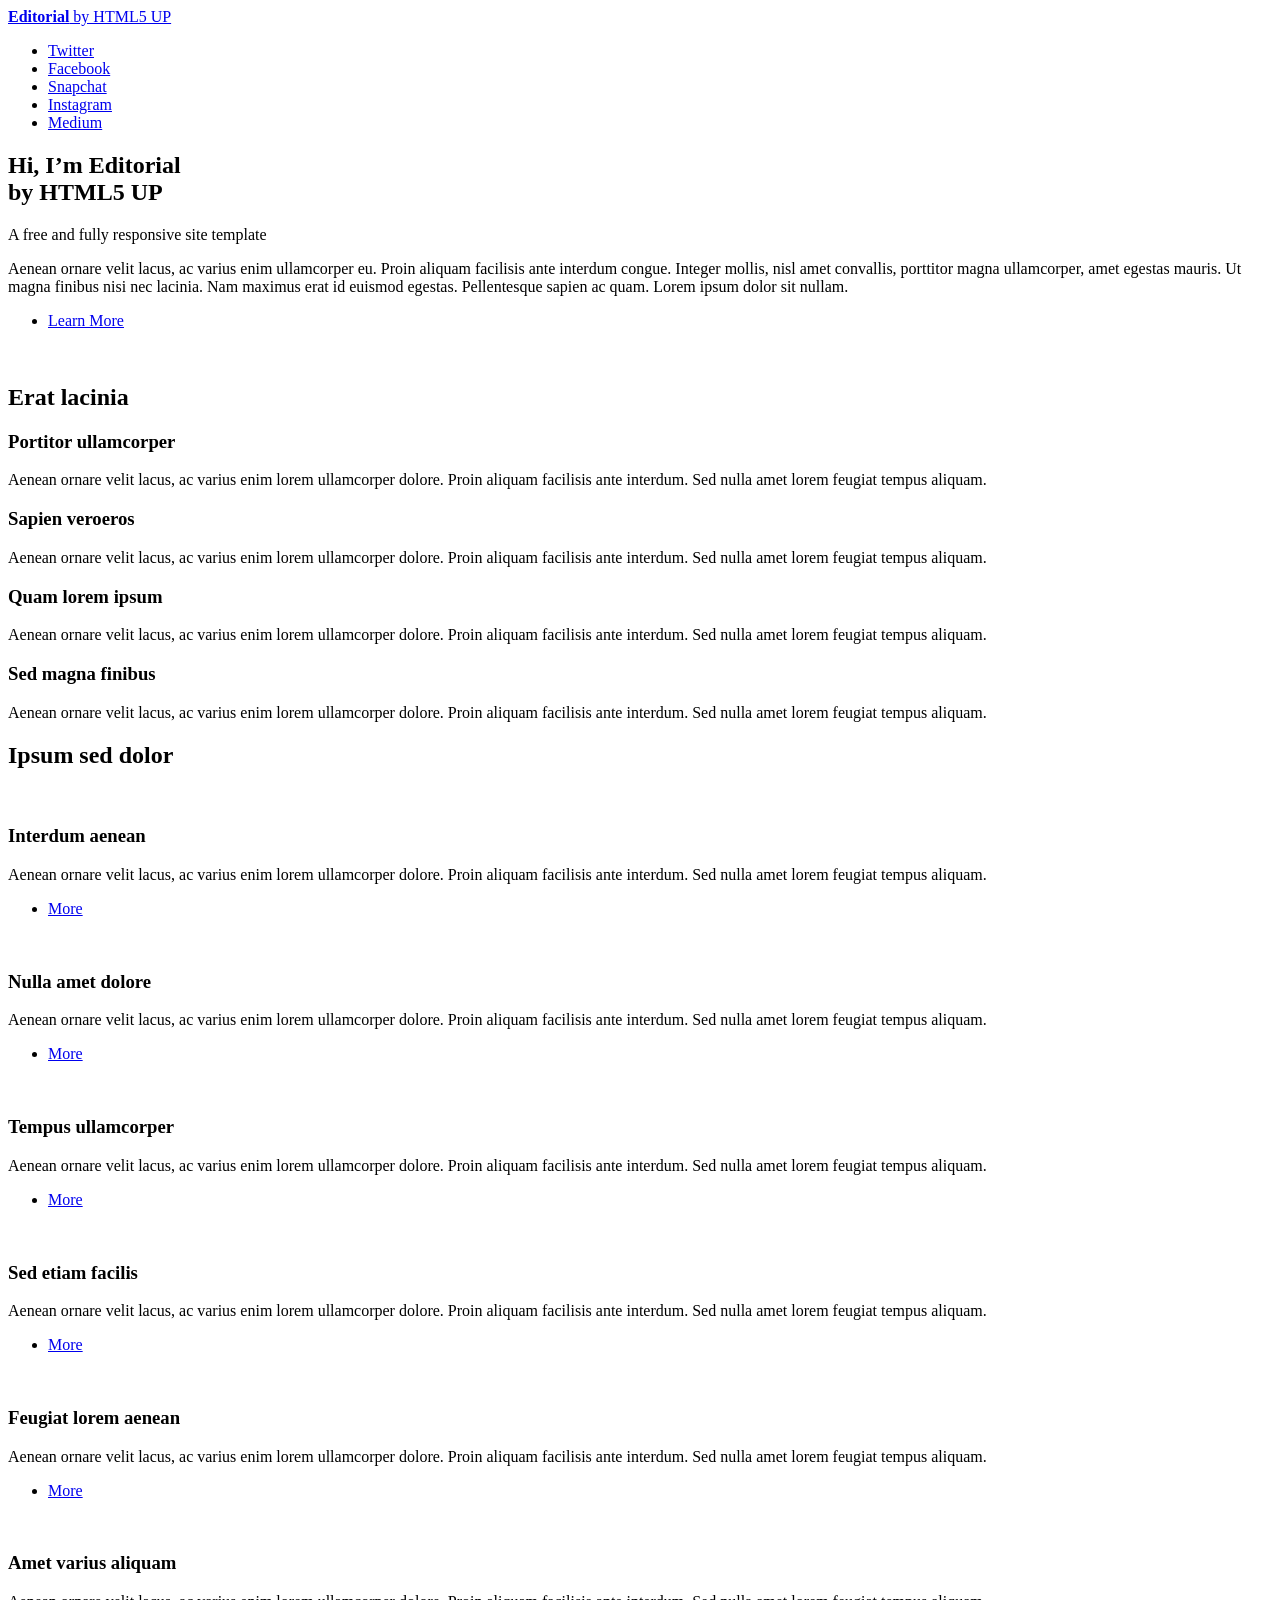
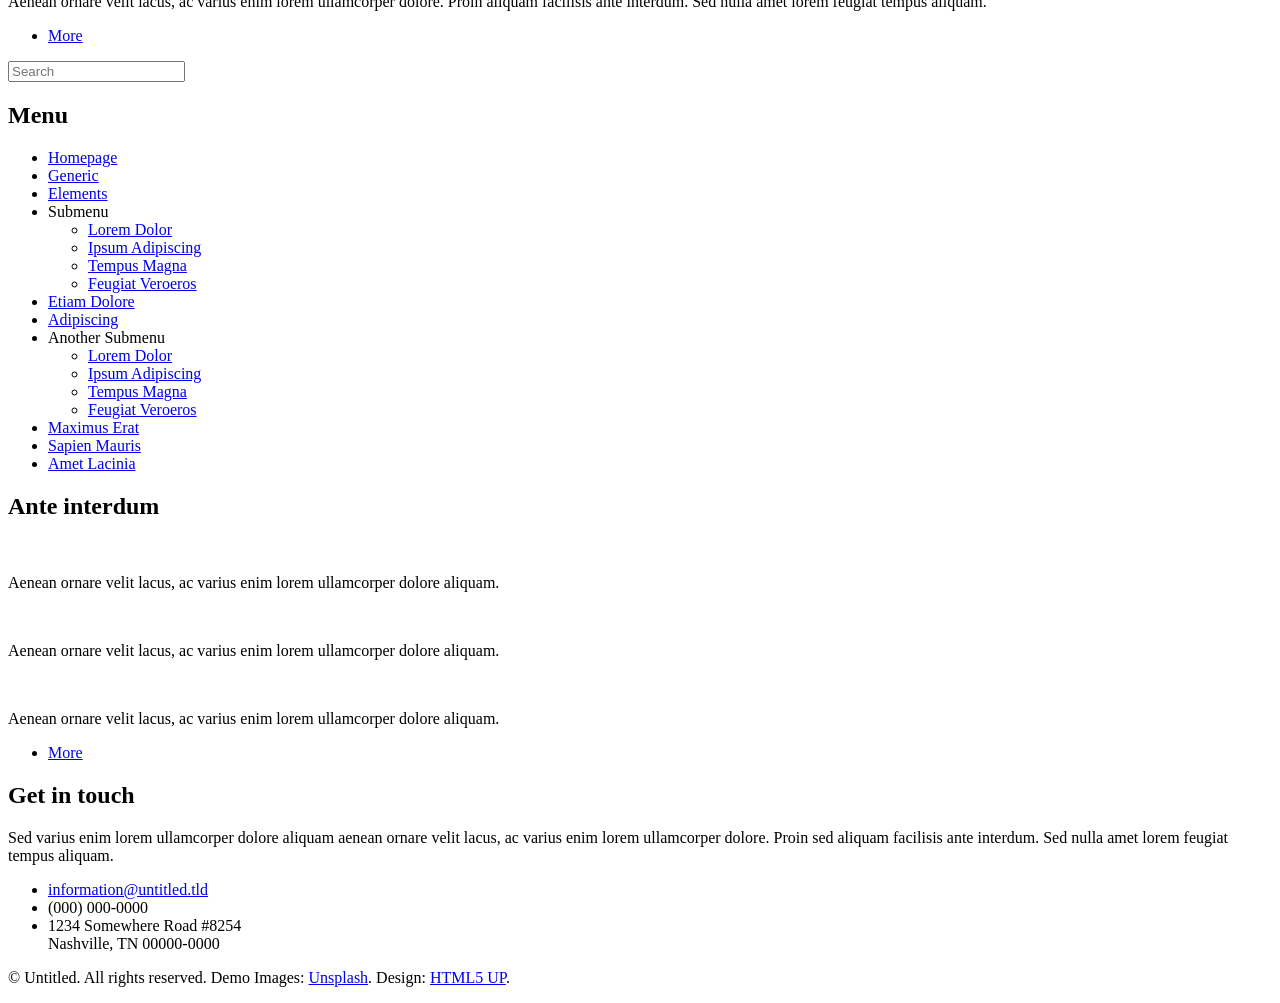
==== index.html @ c17311e8 "Add files via upload" ====
<!DOCTYPE HTML>
<!--
	Editorial by HTML5 UP
	html5up.net | @ajlkn
	Free for personal and commercial use under the CCA 3.0 license (html5up.net/license)
-->
<html>
	<head>
		<title>Editorial by HTML5 UP</title>
		<meta charset="utf-8" />
		<meta name="viewport" content="width=device-width, initial-scale=1, user-scalable=no" />
		<link rel="stylesheet" href="assets/css/main.css" />
	</head>
	<body class="is-preload">

		<!-- Wrapper -->
			<div id="wrapper">

				<!-- Main -->
					<div id="main">
						<div class="inner">

							<!-- Header -->
								<header id="header">
									<a href="index.html" class="logo"><strong>Editorial</strong> by HTML5 UP</a>
									<ul class="icons">
										<li><a href="#" class="icon brands fa-twitter"><span class="label">Twitter</span></a></li>
										<li><a href="#" class="icon brands fa-facebook-f"><span class="label">Facebook</span></a></li>
										<li><a href="#" class="icon brands fa-snapchat-ghost"><span class="label">Snapchat</span></a></li>
										<li><a href="#" class="icon brands fa-instagram"><span class="label">Instagram</span></a></li>
										<li><a href="#" class="icon brands fa-medium-m"><span class="label">Medium</span></a></li>
									</ul>
								</header>

							<!-- Banner -->
								<section id="banner">
									<div class="content">
										<header>
											<h1>Hi, I’m Editorial<br />
											by HTML5 UP</h1>
											<p>A free and fully responsive site template</p>
										</header>
										<p>Aenean ornare velit lacus, ac varius enim ullamcorper eu. Proin aliquam facilisis ante interdum congue. Integer mollis, nisl amet convallis, porttitor magna ullamcorper, amet egestas mauris. Ut magna finibus nisi nec lacinia. Nam maximus erat id euismod egestas. Pellentesque sapien ac quam. Lorem ipsum dolor sit nullam.</p>
										<ul class="actions">
											<li><a href="#" class="button big">Learn More</a></li>
										</ul>
									</div>
									<span class="image object">
										<img src="images/pic10.jpg" alt="" />
									</span>
								</section>

							<!-- Section -->
								<section>
									<header class="major">
										<h2>Erat lacinia</h2>
									</header>
									<div class="features">
										<article>
											<span class="icon fa-gem"></span>
											<div class="content">
												<h3>Portitor ullamcorper</h3>
												<p>Aenean ornare velit lacus, ac varius enim lorem ullamcorper dolore. Proin aliquam facilisis ante interdum. Sed nulla amet lorem feugiat tempus aliquam.</p>
											</div>
										</article>
										<article>
											<span class="icon solid fa-paper-plane"></span>
											<div class="content">
												<h3>Sapien veroeros</h3>
												<p>Aenean ornare velit lacus, ac varius enim lorem ullamcorper dolore. Proin aliquam facilisis ante interdum. Sed nulla amet lorem feugiat tempus aliquam.</p>
											</div>
										</article>
										<article>
											<span class="icon solid fa-rocket"></span>
											<div class="content">
												<h3>Quam lorem ipsum</h3>
												<p>Aenean ornare velit lacus, ac varius enim lorem ullamcorper dolore. Proin aliquam facilisis ante interdum. Sed nulla amet lorem feugiat tempus aliquam.</p>
											</div>
										</article>
										<article>
											<span class="icon solid fa-signal"></span>
											<div class="content">
												<h3>Sed magna finibus</h3>
												<p>Aenean ornare velit lacus, ac varius enim lorem ullamcorper dolore. Proin aliquam facilisis ante interdum. Sed nulla amet lorem feugiat tempus aliquam.</p>
											</div>
										</article>
									</div>
								</section>

							<!-- Section -->
								<section>
									<header class="major">
										<h2>Ipsum sed dolor</h2>
									</header>
									<div class="posts">
										<article>
											<a href="#" class="image"><img src="images/pic01.jpg" alt="" /></a>
											<h3>Interdum aenean</h3>
											<p>Aenean ornare velit lacus, ac varius enim lorem ullamcorper dolore. Proin aliquam facilisis ante interdum. Sed nulla amet lorem feugiat tempus aliquam.</p>
											<ul class="actions">
												<li><a href="#" class="button">More</a></li>
											</ul>
										</article>
										<article>
											<a href="#" class="image"><img src="images/pic02.jpg" alt="" /></a>
											<h3>Nulla amet dolore</h3>
											<p>Aenean ornare velit lacus, ac varius enim lorem ullamcorper dolore. Proin aliquam facilisis ante interdum. Sed nulla amet lorem feugiat tempus aliquam.</p>
											<ul class="actions">
												<li><a href="#" class="button">More</a></li>
											</ul>
										</article>
										<article>
											<a href="#" class="image"><img src="images/pic03.jpg" alt="" /></a>
											<h3>Tempus ullamcorper</h3>
											<p>Aenean ornare velit lacus, ac varius enim lorem ullamcorper dolore. Proin aliquam facilisis ante interdum. Sed nulla amet lorem feugiat tempus aliquam.</p>
											<ul class="actions">
												<li><a href="#" class="button">More</a></li>
											</ul>
										</article>
										<article>
											<a href="#" class="image"><img src="images/pic04.jpg" alt="" /></a>
											<h3>Sed etiam facilis</h3>
											<p>Aenean ornare velit lacus, ac varius enim lorem ullamcorper dolore. Proin aliquam facilisis ante interdum. Sed nulla amet lorem feugiat tempus aliquam.</p>
											<ul class="actions">
												<li><a href="#" class="button">More</a></li>
											</ul>
										</article>
										<article>
											<a href="#" class="image"><img src="images/pic05.jpg" alt="" /></a>
											<h3>Feugiat lorem aenean</h3>
											<p>Aenean ornare velit lacus, ac varius enim lorem ullamcorper dolore. Proin aliquam facilisis ante interdum. Sed nulla amet lorem feugiat tempus aliquam.</p>
											<ul class="actions">
												<li><a href="#" class="button">More</a></li>
											</ul>
										</article>
										<article>
											<a href="#" class="image"><img src="images/pic06.jpg" alt="" /></a>
											<h3>Amet varius aliquam</h3>
											<p>Aenean ornare velit lacus, ac varius enim lorem ullamcorper dolore. Proin aliquam facilisis ante interdum. Sed nulla amet lorem feugiat tempus aliquam.</p>
											<ul class="actions">
												<li><a href="#" class="button">More</a></li>
											</ul>
										</article>
									</div>
								</section>

						</div>
					</div>

				<!-- Sidebar -->
					<div id="sidebar">
						<div class="inner">

							<!-- Search -->
								<section id="search" class="alt">
									<form method="post" action="#">
										<input type="text" name="query" id="query" placeholder="Search" />
									</form>
								</section>

							<!-- Menu -->
								<nav id="menu">
									<header class="major">
										<h2>Menu</h2>
									</header>
									<ul>
										<li><a href="index.html">Homepage</a></li>
										<li><a href="generic.html">Generic</a></li>
										<li><a href="elements.html">Elements</a></li>
										<li>
											<span class="opener">Submenu</span>
											<ul>
												<li><a href="#">Lorem Dolor</a></li>
												<li><a href="#">Ipsum Adipiscing</a></li>
												<li><a href="#">Tempus Magna</a></li>
												<li><a href="#">Feugiat Veroeros</a></li>
											</ul>
										</li>
										<li><a href="#">Etiam Dolore</a></li>
										<li><a href="#">Adipiscing</a></li>
										<li>
											<span class="opener">Another Submenu</span>
											<ul>
												<li><a href="#">Lorem Dolor</a></li>
												<li><a href="#">Ipsum Adipiscing</a></li>
												<li><a href="#">Tempus Magna</a></li>
												<li><a href="#">Feugiat Veroeros</a></li>
											</ul>
										</li>
										<li><a href="#">Maximus Erat</a></li>
										<li><a href="#">Sapien Mauris</a></li>
										<li><a href="#">Amet Lacinia</a></li>
									</ul>
								</nav>

							<!-- Section -->
								<section>
									<header class="major">
										<h2>Ante interdum</h2>
									</header>
									<div class="mini-posts">
										<article>
											<a href="#" class="image"><img src="images/pic07.jpg" alt="" /></a>
											<p>Aenean ornare velit lacus, ac varius enim lorem ullamcorper dolore aliquam.</p>
										</article>
										<article>
											<a href="#" class="image"><img src="images/pic08.jpg" alt="" /></a>
											<p>Aenean ornare velit lacus, ac varius enim lorem ullamcorper dolore aliquam.</p>
										</article>
										<article>
											<a href="#" class="image"><img src="images/pic09.jpg" alt="" /></a>
											<p>Aenean ornare velit lacus, ac varius enim lorem ullamcorper dolore aliquam.</p>
										</article>
									</div>
									<ul class="actions">
										<li><a href="#" class="button">More</a></li>
									</ul>
								</section>

							<!-- Section -->
								<section>
									<header class="major">
										<h2>Get in touch</h2>
									</header>
									<p>Sed varius enim lorem ullamcorper dolore aliquam aenean ornare velit lacus, ac varius enim lorem ullamcorper dolore. Proin sed aliquam facilisis ante interdum. Sed nulla amet lorem feugiat tempus aliquam.</p>
									<ul class="contact">
										<li class="icon solid fa-envelope"><a href="#">information@untitled.tld</a></li>
										<li class="icon solid fa-phone">(000) 000-0000</li>
										<li class="icon solid fa-home">1234 Somewhere Road #8254<br />
										Nashville, TN 00000-0000</li>
									</ul>
								</section>

							<!-- Footer -->
								<footer id="footer">
									<p class="copyright">&copy; Untitled. All rights reserved. Demo Images: <a href="https://unsplash.com">Unsplash</a>. Design: <a href="https://html5up.net">HTML5 UP</a>.</p>
								</footer>

						</div>
					</div>

			</div>

		<!-- Scripts -->
			<script src="assets/js/jquery.min.js"></script>
			<script src="assets/js/browser.min.js"></script>
			<script src="assets/js/breakpoints.min.js"></script>
			<script src="assets/js/util.js"></script>
			<script src="assets/js/main.js"></script>

	</body>
</html>
---- assets/css/main.css ----
@import url(fontawesome-all.min.css);
@import url("https://fonts.googleapis.com/css?family=Open+Sans:400,600,400italic,600italic|Roboto+Slab:400,700");
/*
	Editorial by HTML5 UP
	html5up.net | @ajlkn
	Free for personal and commercial use under the CCA 3.0 license (html5up.net/license)
*/
html, body, div, span, applet, object,
iframe, h1, h2, h3, h4, h5, h6, p, blockquote,
pre, a, abbr, acronym, address, big, cite,
code, del, dfn, em, img, ins, kbd, q, s, samp,
small, strike, strong, sub, sup, tt, var, b,
u, i, center, dl, dt, dd, ol, ul, li, fieldset,
form, label, legend, table, caption, tbody,
tfoot, thead, tr, th, td, article, aside,
canvas, details, embed, figure, figcaption,
footer, header, hgroup, menu, nav, output, ruby,
section, summary, time, mark, audio, video {
  margin: 0;
  padding: 0;
  border: 0;
  font-size: 100%;
  font: inherit;
  vertical-align: baseline; }

article, aside, details, figcaption, figure,
footer, header, hgroup, menu, nav, section {
  display: block; }

body {
  line-height: 1; }

ol, ul {
  list-style: none; }

blockquote, q {
  quotes: none; }
  blockquote:before, blockquote:after, q:before, q:after {
    content: '';
    content: none; }

table {
  border-collapse: collapse;
  border-spacing: 0; }

body {
  -webkit-text-size-adjust: none; }

mark {
  background-color: transparent;
  color: inherit; }

input::-moz-focus-inner {
  border: 0;
  padding: 0; }

input, select, textarea {
  -moz-appearance: none;
  -webkit-appearance: none;
  -ms-appearance: none;
  appearance: none; }

/* Basic */
@-ms-viewport {
  width: device-width; }

body {
  -ms-overflow-style: scrollbar; }

@media screen and (max-width: 480px) {
  html, body {
    min-width: 320px; } }

html {
  box-sizing: border-box; }

*, *:before, *:after {
  box-sizing: inherit; }

body {
  background: #ffffff; }
  body.is-preload *, body.is-preload *:before, body.is-preload *:after, body.is-resizing *, body.is-resizing *:before, body.is-resizing *:after {
    -moz-animation: none !important;
    -webkit-animation: none !important;
    -ms-animation: none !important;
    animation: none !important;
    -moz-transition: none !important;
    -webkit-transition: none !important;
    -ms-transition: none !important;
    transition: none !important; }

/* Type */
body, input, select, textarea {
  color: #7f888f;
  font-family: "Open Sans", sans-serif;
  font-size: 13pt;
  font-weight: 400;
  line-height: 1.65; }
  @media screen and (max-width: 1680px) {
    body, input, select, textarea {
      font-size: 11pt; } }
  @media screen and (max-width: 1280px) {
    body, input, select, textarea {
      font-size: 10pt; } }
  @media screen and (max-width: 360px) {
    body, input, select, textarea {
      font-size: 9pt; } }

a {
  -moz-transition: color 0.2s ease-in-out, border-bottom-color 0.2s ease-in-out;
  -webkit-transition: color 0.2s ease-in-out, border-bottom-color 0.2s ease-in-out;
  -ms-transition: color 0.2s ease-in-out, border-bottom-color 0.2s ease-in-out;
  transition: color 0.2s ease-in-out, border-bottom-color 0.2s ease-in-out;
  border-bottom: dotted 1px;
  color: #f56a6a;
  text-decoration: none; }
  a:hover {
    border-bottom-color: #f56a6a;
    color: #f56a6a !important; }
    a:hover strong {
      color: inherit; }

strong, b {
  color: #3d4449;
  font-weight: 600; }

em, i {
  font-style: italic; }

p {
  margin: 0 0 2em 0; }

h1, h2, h3, h4, h5, h6 {
  color: #3d4449;
  font-family: "Roboto Slab", serif;
  font-weight: 700;
  line-height: 1.5;
  margin: 0 0 1em 0; }
  h1 a, h2 a, h3 a, h4 a, h5 a, h6 a {
    color: inherit;
    text-decoration: none;
    border-bottom: 0; }

h1 {
  font-size: 4em;
  margin: 0 0 0.5em 0;
  line-height: 1.3; }

h2 {
  font-size: 1.75em; }

h3 {
  font-size: 1.25em; }

h4 {
  font-size: 1.1em; }

h5 {
  font-size: 0.9em; }

h6 {
  font-size: 0.7em; }

@media screen and (max-width: 1680px) {
  h1 {
    font-size: 3.5em; } }

@media screen and (max-width: 980px) {
  h1 {
    font-size: 3.25em; } }

@media screen and (max-width: 736px) {
  h1 {
    font-size: 2em;
    line-height: 1.4; }
  h2 {
    font-size: 1.5em; } }

sub {
  font-size: 0.8em;
  position: relative;
  top: 0.5em; }

sup {
  font-size: 0.8em;
  position: relative;
  top: -0.5em; }

blockquote {
  border-left: solid 3px rgba(210, 215, 217, 0.75);
  font-style: italic;
  margin: 0 0 2em 0;
  padding: 0.5em 0 0.5em 2em; }

code {
  background: rgba(230, 235, 237, 0.25);
  border-radius: 0.375em;
  border: solid 1px rgba(210, 215, 217, 0.75);
  font-family: "Courier New", monospace;
  font-size: 0.9em;
  margin: 0 0.25em;
  padding: 0.25em 0.65em; }

pre {
  -webkit-overflow-scrolling: touch;
  font-family: "Courier New", monospace;
  font-size: 0.9em;
  margin: 0 0 2em 0; }
  pre code {
    display: block;
    line-height: 1.75;
    padding: 1em 1.5em;
    overflow-x: auto; }

hr {
  border: 0;
  border-bottom: solid 1px rgba(210, 215, 217, 0.75);
  margin: 2em 0; }
  hr.major {
    margin: 3em 0; }

.align-left {
  text-align: left; }

.align-center {
  text-align: center; }

.align-right {
  text-align: right; }

/* Row */
.row {
  display: flex;
  flex-wrap: wrap;
  box-sizing: border-box;
  align-items: stretch; }
  .row > * {
    box-sizing: border-box; }
  .row.gtr-uniform > * > :last-child {
    margin-bottom: 0; }
  .row.aln-left {
    justify-content: flex-start; }
  .row.aln-center {
    justify-content: center; }
  .row.aln-right {
    justify-content: flex-end; }
  .row.aln-top {
    align-items: flex-start; }
  .row.aln-middle {
    align-items: center; }
  .row.aln-bottom {
    align-items: flex-end; }
  .row > .imp {
    order: -1; }
  .row > .col-1 {
    width: 8.33333%; }
  .row > .off-1 {
    margin-left: 8.33333%; }
  .row > .col-2 {
    width: 16.66667%; }
  .row > .off-2 {
    margin-left: 16.66667%; }
  .row > .col-3 {
    width: 25%; }
  .row > .off-3 {
    margin-left: 25%; }
  .row > .col-4 {
    width: 33.33333%; }
  .row > .off-4 {
    margin-left: 33.33333%; }
  .row > .col-5 {
    width: 41.66667%; }
  .row > .off-5 {
    margin-left: 41.66667%; }
  .row > .col-6 {
    width: 50%; }
  .row > .off-6 {
    margin-left: 50%; }
  .row > .col-7 {
    width: 58.33333%; }
  .row > .off-7 {
    margin-left: 58.33333%; }
  .row > .col-8 {
    width: 66.66667%; }
  .row > .off-8 {
    margin-left: 66.66667%; }
  .row > .col-9 {
    width: 75%; }
  .row > .off-9 {
    margin-left: 75%; }
  .row > .col-10 {
    width: 83.33333%; }
  .row > .off-10 {
    margin-left: 83.33333%; }
  .row > .col-11 {
    width: 91.66667%; }
  .row > .off-11 {
    margin-left: 91.66667%; }
  .row > .col-12 {
    width: 100%; }
  .row > .off-12 {
    margin-left: 100%; }
  .row.gtr-0 {
    margin-top: 0;
    margin-left: 0em; }
    .row.gtr-0 > * {
      padding: 0 0 0 0em; }
    .row.gtr-0.gtr-uniform {
      margin-top: 0em; }
      .row.gtr-0.gtr-uniform > * {
        padding-top: 0em; }
  .row.gtr-25 {
    margin-top: 0;
    margin-left: -0.375em; }
    .row.gtr-25 > * {
      padding: 0 0 0 0.375em; }
    .row.gtr-25.gtr-uniform {
      margin-top: -0.375em; }
      .row.gtr-25.gtr-uniform > * {
        padding-top: 0.375em; }
  .row.gtr-50 {
    margin-top: 0;
    margin-left: -0.75em; }
    .row.gtr-50 > * {
      padding: 0 0 0 0.75em; }
    .row.gtr-50.gtr-uniform {
      margin-top: -0.75em; }
      .row.gtr-50.gtr-uniform > * {
        padding-top: 0.75em; }
  .row {
    margin-top: 0;
    margin-left: -1.5em; }
    .row > * {
      padding: 0 0 0 1.5em; }
    .row.gtr-uniform {
      margin-top: -1.5em; }
      .row.gtr-uniform > * {
        padding-top: 1.5em; }
  .row.gtr-150 {
    margin-top: 0;
    margin-left: -2.25em; }
    .row.gtr-150 > * {
      padding: 0 0 0 2.25em; }
    .row.gtr-150.gtr-uniform {
      margin-top: -2.25em; }
      .row.gtr-150.gtr-uniform > * {
        padding-top: 2.25em; }
  .row.gtr-200 {
    margin-top: 0;
    margin-left: -3em; }
    .row.gtr-200 > * {
      padding: 0 0 0 3em; }
    .row.gtr-200.gtr-uniform {
      margin-top: -3em; }
      .row.gtr-200.gtr-uniform > * {
        padding-top: 3em; }
  @media screen and (max-width: 1680px) {
    .row {
      display: flex;
      flex-wrap: wrap;
      box-sizing: border-box;
      align-items: stretch; }
      .row > * {
        box-sizing: border-box; }
      .row.gtr-uniform > * > :last-child {
        margin-bottom: 0; }
      .row.aln-left {
        justify-content: flex-start; }
      .row.aln-center {
        justify-content: center; }
      .row.aln-right {
        justify-content: flex-end; }
      .row.aln-top {
        align-items: flex-start; }
      .row.aln-middle {
        align-items: center; }
      .row.aln-bottom {
        align-items: flex-end; }
      .row > .imp-xlarge {
        order: -1; }
      .row > .col-1-xlarge {
        width: 8.33333%; }
      .row > .off-1-xlarge {
        margin-left: 8.33333%; }
      .row > .col-2-xlarge {
        width: 16.66667%; }
      .row > .off-2-xlarge {
        margin-left: 16.66667%; }
      .row > .col-3-xlarge {
        width: 25%; }
      .row > .off-3-xlarge {
        margin-left: 25%; }
      .row > .col-4-xlarge {
        width: 33.33333%; }
      .row > .off-4-xlarge {
        margin-left: 33.33333%; }
      .row > .col-5-xlarge {
        width: 41.66667%; }
      .row > .off-5-xlarge {
        margin-left: 41.66667%; }
      .row > .col-6-xlarge {
        width: 50%; }
      .row > .off-6-xlarge {
        margin-left: 50%; }
      .row > .col-7-xlarge {
        width: 58.33333%; }
      .row > .off-7-xlarge {
        margin-left: 58.33333%; }
      .row > .col-8-xlarge {
        width: 66.66667%; }
      .row > .off-8-xlarge {
        margin-left: 66.66667%; }
      .row > .col-9-xlarge {
        width: 75%; }
      .row > .off-9-xlarge {
        margin-left: 75%; }
      .row > .col-10-xlarge {
        width: 83.33333%; }
      .row > .off-10-xlarge {
        margin-left: 83.33333%; }
      .row > .col-11-xlarge {
        width: 91.66667%; }
      .row > .off-11-xlarge {
        margin-left: 91.66667%; }
      .row > .col-12-xlarge {
        width: 100%; }
      .row > .off-12-xlarge {
        margin-left: 100%; }
      .row.gtr-0 {
        margin-top: 0;
        margin-left: 0em; }
        .row.gtr-0 > * {
          padding: 0 0 0 0em; }
        .row.gtr-0.gtr-uniform {
          margin-top: 0em; }
          .row.gtr-0.gtr-uniform > * {
            padding-top: 0em; }
      .row.gtr-25 {
        margin-top: 0;
        margin-left: -0.375em; }
        .row.gtr-25 > * {
          padding: 0 0 0 0.375em; }
        .row.gtr-25.gtr-uniform {
          margin-top: -0.375em; }
          .row.gtr-25.gtr-uniform > * {
            padding-top: 0.375em; }
      .row.gtr-50 {
        margin-top: 0;
        margin-left: -0.75em; }
        .row.gtr-50 > * {
          padding: 0 0 0 0.75em; }
        .row.gtr-50.gtr-uniform {
          margin-top: -0.75em; }
          .row.gtr-50.gtr-uniform > * {
            padding-top: 0.75em; }
      .row {
        margin-top: 0;
        margin-left: -1.5em; }
        .row > * {
          padding: 0 0 0 1.5em; }
        .row.gtr-uniform {
          margin-top: -1.5em; }
          .row.gtr-uniform > * {
            padding-top: 1.5em; }
      .row.gtr-150 {
        margin-top: 0;
        margin-left: -2.25em; }
        .row.gtr-150 > * {
          padding: 0 0 0 2.25em; }
        .row.gtr-150.gtr-uniform {
          margin-top: -2.25em; }
          .row.gtr-150.gtr-uniform > * {
            padding-top: 2.25em; }
      .row.gtr-200 {
        margin-top: 0;
        margin-left: -3em; }
        .row.gtr-200 > * {
          padding: 0 0 0 3em; }
        .row.gtr-200.gtr-uniform {
          margin-top: -3em; }
          .row.gtr-200.gtr-uniform > * {
            padding-top: 3em; } }
  @media screen and (max-width: 1280px) {
    .row {
      display: flex;
      flex-wrap: wrap;
      box-sizing: border-box;
      align-items: stretch; }
      .row > * {
        box-sizing: border-box; }
      .row.gtr-uniform > * > :last-child {
        margin-bottom: 0; }
      .row.aln-left {
        justify-content: flex-start; }
      .row.aln-center {
        justify-content: center; }
      .row.aln-right {
        justify-content: flex-end; }
      .row.aln-top {
        align-items: flex-start; }
      .row.aln-middle {
        align-items: center; }
      .row.aln-bottom {
        align-items: flex-end; }
      .row > .imp-large {
        order: -1; }
      .row > .col-1-large {
        width: 8.33333%; }
      .row > .off-1-large {
        margin-left: 8.33333%; }
      .row > .col-2-large {
        width: 16.66667%; }
      .row > .off-2-large {
        margin-left: 16.66667%; }
      .row > .col-3-large {
        width: 25%; }
      .row > .off-3-large {
        margin-left: 25%; }
      .row > .col-4-large {
        width: 33.33333%; }
      .row > .off-4-large {
        margin-left: 33.33333%; }
      .row > .col-5-large {
        width: 41.66667%; }
      .row > .off-5-large {
        margin-left: 41.66667%; }
      .row > .col-6-large {
        width: 50%; }
      .row > .off-6-large {
        margin-left: 50%; }
      .row > .col-7-large {
        width: 58.33333%; }
      .row > .off-7-large {
        margin-left: 58.33333%; }
      .row > .col-8-large {
        width: 66.66667%; }
      .row > .off-8-large {
        margin-left: 66.66667%; }
      .row > .col-9-large {
        width: 75%; }
      .row > .off-9-large {
        margin-left: 75%; }
      .row > .col-10-large {
        width: 83.33333%; }
      .row > .off-10-large {
        margin-left: 83.33333%; }
      .row > .col-11-large {
        width: 91.66667%; }
      .row > .off-11-large {
        margin-left: 91.66667%; }
      .row > .col-12-large {
        width: 100%; }
      .row > .off-12-large {
        margin-left: 100%; }
      .row.gtr-0 {
        margin-top: 0;
        margin-left: 0em; }
        .row.gtr-0 > * {
          padding: 0 0 0 0em; }
        .row.gtr-0.gtr-uniform {
          margin-top: 0em; }
          .row.gtr-0.gtr-uniform > * {
            padding-top: 0em; }
      .row.gtr-25 {
        margin-top: 0;
        margin-left: -0.375em; }
        .row.gtr-25 > * {
          padding: 0 0 0 0.375em; }
        .row.gtr-25.gtr-uniform {
          margin-top: -0.375em; }
          .row.gtr-25.gtr-uniform > * {
            padding-top: 0.375em; }
      .row.gtr-50 {
        margin-top: 0;
        margin-left: -0.75em; }
        .row.gtr-50 > * {
          padding: 0 0 0 0.75em; }
        .row.gtr-50.gtr-uniform {
          margin-top: -0.75em; }
          .row.gtr-50.gtr-uniform > * {
            padding-top: 0.75em; }
      .row {
        margin-top: 0;
        margin-left: -1.5em; }
        .row > * {
          padding: 0 0 0 1.5em; }
        .row.gtr-uniform {
          margin-top: -1.5em; }
          .row.gtr-uniform > * {
            padding-top: 1.5em; }
      .row.gtr-150 {
        margin-top: 0;
        margin-left: -2.25em; }
        .row.gtr-150 > * {
          padding: 0 0 0 2.25em; }
        .row.gtr-150.gtr-uniform {
          margin-top: -2.25em; }
          .row.gtr-150.gtr-uniform > * {
            padding-top: 2.25em; }
      .row.gtr-200 {
        margin-top: 0;
        margin-left: -3em; }
        .row.gtr-200 > * {
          padding: 0 0 0 3em; }
        .row.gtr-200.gtr-uniform {
          margin-top: -3em; }
          .row.gtr-200.gtr-uniform > * {
            padding-top: 3em; } }
  @media screen and (max-width: 980px) {
    .row {
      display: flex;
      flex-wrap: wrap;
      box-sizing: border-box;
      align-items: stretch; }
      .row > * {
        box-sizing: border-box; }
      .row.gtr-uniform > * > :last-child {
        margin-bottom: 0; }
      .row.aln-left {
        justify-content: flex-start; }
      .row.aln-center {
        justify-content: center; }
      .row.aln-right {
        justify-content: flex-end; }
      .row.aln-top {
        align-items: flex-start; }
      .row.aln-middle {
        align-items: center; }
      .row.aln-bottom {
        align-items: flex-end; }
      .row > .imp-medium {
        order: -1; }
      .row > .col-1-medium {
        width: 8.33333%; }
      .row > .off-1-medium {
        margin-left: 8.33333%; }
      .row > .col-2-medium {
        width: 16.66667%; }
      .row > .off-2-medium {
        margin-left: 16.66667%; }
      .row > .col-3-medium {
        width: 25%; }
      .row > .off-3-medium {
        margin-left: 25%; }
      .row > .col-4-medium {
        width: 33.33333%; }
      .row > .off-4-medium {
        margin-left: 33.33333%; }
      .row > .col-5-medium {
        width: 41.66667%; }
      .row > .off-5-medium {
        margin-left: 41.66667%; }
      .row > .col-6-medium {
        width: 50%; }
      .row > .off-6-medium {
        margin-left: 50%; }
      .row > .col-7-medium {
        width: 58.33333%; }
      .row > .off-7-medium {
        margin-left: 58.33333%; }
      .row > .col-8-medium {
        width: 66.66667%; }
      .row > .off-8-medium {
        margin-left: 66.66667%; }
      .row > .col-9-medium {
        width: 75%; }
      .row > .off-9-medium {
        margin-left: 75%; }
      .row > .col-10-medium {
        width: 83.33333%; }
      .row > .off-10-medium {
        margin-left: 83.33333%; }
      .row > .col-11-medium {
        width: 91.66667%; }
      .row > .off-11-medium {
        margin-left: 91.66667%; }
      .row > .col-12-medium {
        width: 100%; }
      .row > .off-12-medium {
        margin-left: 100%; }
      .row.gtr-0 {
        margin-top: 0;
        margin-left: 0em; }
        .row.gtr-0 > * {
          padding: 0 0 0 0em; }
        .row.gtr-0.gtr-uniform {
          margin-top: 0em; }
          .row.gtr-0.gtr-uniform > * {
            padding-top: 0em; }
      .row.gtr-25 {
        margin-top: 0;
        margin-left: -0.375em; }
        .row.gtr-25 > * {
          padding: 0 0 0 0.375em; }
        .row.gtr-25.gtr-uniform {
          margin-top: -0.375em; }
          .row.gtr-25.gtr-uniform > * {
            padding-top: 0.375em; }
      .row.gtr-50 {
        margin-top: 0;
        margin-left: -0.75em; }
        .row.gtr-50 > * {
          padding: 0 0 0 0.75em; }
        .row.gtr-50.gtr-uniform {
          margin-top: -0.75em; }
          .row.gtr-50.gtr-uniform > * {
            padding-top: 0.75em; }
      .row {
        margin-top: 0;
        margin-left: -1.5em; }
        .row > * {
          padding: 0 0 0 1.5em; }
        .row.gtr-uniform {
          margin-top: -1.5em; }
          .row.gtr-uniform > * {
            padding-top: 1.5em; }
      .row.gtr-150 {
        margin-top: 0;
        margin-left: -2.25em; }
        .row.gtr-150 > * {
          padding: 0 0 0 2.25em; }
        .row.gtr-150.gtr-uniform {
          margin-top: -2.25em; }
          .row.gtr-150.gtr-uniform > * {
            padding-top: 2.25em; }
      .row.gtr-200 {
        margin-top: 0;
        margin-left: -3em; }
        .row.gtr-200 > * {
          padding: 0 0 0 3em; }
        .row.gtr-200.gtr-uniform {
          margin-top: -3em; }
          .row.gtr-200.gtr-uniform > * {
            padding-top: 3em; } }
  @media screen and (max-width: 736px) {
    .row {
      display: flex;
      flex-wrap: wrap;
      box-sizing: border-box;
      align-items: stretch; }
      .row > * {
        box-sizing: border-box; }
      .row.gtr-uniform > * > :last-child {
        margin-bottom: 0; }
      .row.aln-left {
        justify-content: flex-start; }
      .row.aln-center {
        justify-content: center; }
      .row.aln-right {
        justify-content: flex-end; }
      .row.aln-top {
        align-items: flex-start; }
      .row.aln-middle {
        align-items: center; }
      .row.aln-bottom {
        align-items: flex-end; }
      .row > .imp-small {
        order: -1; }
      .row > .col-1-small {
        width: 8.33333%; }
      .row > .off-1-small {
        margin-left: 8.33333%; }
      .row > .col-2-small {
        width: 16.66667%; }
      .row > .off-2-small {
        margin-left: 16.66667%; }
      .row > .col-3-small {
        width: 25%; }
      .row > .off-3-small {
        margin-left: 25%; }
      .row > .col-4-small {
        width: 33.33333%; }
      .row > .off-4-small {
        margin-left: 33.33333%; }
      .row > .col-5-small {
        width: 41.66667%; }
      .row > .off-5-small {
        margin-left: 41.66667%; }
      .row > .col-6-small {
        width: 50%; }
      .row > .off-6-small {
        margin-left: 50%; }
      .row > .col-7-small {
        width: 58.33333%; }
      .row > .off-7-small {
        margin-left: 58.33333%; }
      .row > .col-8-small {
        width: 66.66667%; }
      .row > .off-8-small {
        margin-left: 66.66667%; }
      .row > .col-9-small {
        width: 75%; }
      .row > .off-9-small {
        margin-left: 75%; }
      .row > .col-10-small {
        width: 83.33333%; }
      .row > .off-10-small {
        margin-left: 83.33333%; }
      .row > .col-11-small {
        width: 91.66667%; }
      .row > .off-11-small {
        margin-left: 91.66667%; }
      .row > .col-12-small {
        width: 100%; }
      .row > .off-12-small {
        margin-left: 100%; }
      .row.gtr-0 {
        margin-top: 0;
        margin-left: 0em; }
        .row.gtr-0 > * {
          padding: 0 0 0 0em; }
        .row.gtr-0.gtr-uniform {
          margin-top: 0em; }
          .row.gtr-0.gtr-uniform > * {
            padding-top: 0em; }
      .row.gtr-25 {
        margin-top: 0;
        margin-left: -0.375em; }
        .row.gtr-25 > * {
          padding: 0 0 0 0.375em; }
        .row.gtr-25.gtr-uniform {
          margin-top: -0.375em; }
          .row.gtr-25.gtr-uniform > * {
            padding-top: 0.375em; }
      .row.gtr-50 {
        margin-top: 0;
        margin-left: -0.75em; }
        .row.gtr-50 > * {
          padding: 0 0 0 0.75em; }
        .row.gtr-50.gtr-uniform {
          margin-top: -0.75em; }
          .row.gtr-50.gtr-uniform > * {
            padding-top: 0.75em; }
      .row {
        margin-top: 0;
        margin-left: -1.5em; }
        .row > * {
          padding: 0 0 0 1.5em; }
        .row.gtr-uniform {
          margin-top: -1.5em; }
          .row.gtr-uniform > * {
            padding-top: 1.5em; }
      .row.gtr-150 {
        margin-top: 0;
        margin-left: -2.25em; }
        .row.gtr-150 > * {
          padding: 0 0 0 2.25em; }
        .row.gtr-150.gtr-uniform {
          margin-top: -2.25em; }
          .row.gtr-150.gtr-uniform > * {
            padding-top: 2.25em; }
      .row.gtr-200 {
        margin-top: 0;
        margin-left: -3em; }
        .row.gtr-200 > * {
          padding: 0 0 0 3em; }
        .row.gtr-200.gtr-uniform {
          margin-top: -3em; }
          .row.gtr-200.gtr-uniform > * {
            padding-top: 3em; } }
  @media screen and (max-width: 480px) {
    .row {
      display: flex;
      flex-wrap: wrap;
      box-sizing: border-box;
      align-items: stretch; }
      .row > * {
        box-sizing: border-box; }
      .row.gtr-uniform > * > :last-child {
        margin-bottom: 0; }
      .row.aln-left {
        justify-content: flex-start; }
      .row.aln-center {
        justify-content: center; }
      .row.aln-right {
        justify-content: flex-end; }
      .row.aln-top {
        align-items: flex-start; }
      .row.aln-middle {
        align-items: center; }
      .row.aln-bottom {
        align-items: flex-end; }
      .row > .imp-xsmall {
        order: -1; }
      .row > .col-1-xsmall {
        width: 8.33333%; }
      .row > .off-1-xsmall {
        margin-left: 8.33333%; }
      .row > .col-2-xsmall {
        width: 16.66667%; }
      .row > .off-2-xsmall {
        margin-left: 16.66667%; }
      .row > .col-3-xsmall {
        width: 25%; }
      .row > .off-3-xsmall {
        margin-left: 25%; }
      .row > .col-4-xsmall {
        width: 33.33333%; }
      .row > .off-4-xsmall {
        margin-left: 33.33333%; }
      .row > .col-5-xsmall {
        width: 41.66667%; }
      .row > .off-5-xsmall {
        margin-left: 41.66667%; }
      .row > .col-6-xsmall {
        width: 50%; }
      .row > .off-6-xsmall {
        margin-left: 50%; }
      .row > .col-7-xsmall {
        width: 58.33333%; }
      .row > .off-7-xsmall {
        margin-left: 58.33333%; }
      .row > .col-8-xsmall {
        width: 66.66667%; }
      .row > .off-8-xsmall {
        margin-left: 66.66667%; }
      .row > .col-9-xsmall {
        width: 75%; }
      .row > .off-9-xsmall {
        margin-left: 75%; }
      .row > .col-10-xsmall {
        width: 83.33333%; }
      .row > .off-10-xsmall {
        margin-left: 83.33333%; }
      .row > .col-11-xsmall {
        width: 91.66667%; }
      .row > .off-11-xsmall {
        margin-left: 91.66667%; }
      .row > .col-12-xsmall {
        width: 100%; }
      .row > .off-12-xsmall {
        margin-left: 100%; }
      .row.gtr-0 {
        margin-top: 0;
        margin-left: 0em; }
        .row.gtr-0 > * {
          padding: 0 0 0 0em; }
        .row.gtr-0.gtr-uniform {
          margin-top: 0em; }
          .row.gtr-0.gtr-uniform > * {
            padding-top: 0em; }
      .row.gtr-25 {
        margin-top: 0;
        margin-left: -0.375em; }
        .row.gtr-25 > * {
          padding: 0 0 0 0.375em; }
        .row.gtr-25.gtr-uniform {
          margin-top: -0.375em; }
          .row.gtr-25.gtr-uniform > * {
            padding-top: 0.375em; }
      .row.gtr-50 {
        margin-top: 0;
        margin-left: -0.75em; }
        .row.gtr-50 > * {
          padding: 0 0 0 0.75em; }
        .row.gtr-50.gtr-uniform {
          margin-top: -0.75em; }
          .row.gtr-50.gtr-uniform > * {
            padding-top: 0.75em; }
      .row {
        margin-top: 0;
        margin-left: -1.5em; }
        .row > * {
          padding: 0 0 0 1.5em; }
        .row.gtr-uniform {
          margin-top: -1.5em; }
          .row.gtr-uniform > * {
            padding-top: 1.5em; }
      .row.gtr-150 {
        margin-top: 0;
        margin-left: -2.25em; }
        .row.gtr-150 > * {
          padding: 0 0 0 2.25em; }
        .row.gtr-150.gtr-uniform {
          margin-top: -2.25em; }
          .row.gtr-150.gtr-uniform > * {
            padding-top: 2.25em; }
      .row.gtr-200 {
        margin-top: 0;
        margin-left: -3em; }
        .row.gtr-200 > * {
          padding: 0 0 0 3em; }
        .row.gtr-200.gtr-uniform {
          margin-top: -3em; }
          .row.gtr-200.gtr-uniform > * {
            padding-top: 3em; } }

/* Section/Article */
section.special, article.special {
  text-align: center; }

header p {
  font-family: "Roboto Slab", serif;
  font-size: 1em;
  font-weight: 400;
  letter-spacing: 0.075em;
  margin-top: -0.5em;
  text-transform: uppercase; }

header.major > :last-child {
  border-bottom: solid 3px #f56a6a;
  display: inline-block;
  margin: 0 0 2em 0;
  padding: 0 0.75em 0.5em 0; }

header.main > :last-child {
  margin: 0 0 1em 0; }

/* Form */
form {
  margin: 0 0 2em 0; }

label {
  color: #3d4449;
  display: block;
  font-size: 0.9em;
  font-weight: 600;
  margin: 0 0 1em 0; }

input[type="text"],
input[type="password"],
input[type="email"],
input[type="tel"],
input[type="search"],
input[type="url"],
select,
textarea {
  -moz-appearance: none;
  -webkit-appearance: none;
  -ms-appearance: none;
  appearance: none;
  background: #ffffff;
  border-radius: 0.375em;
  border: none;
  border: solid 1px rgba(210, 215, 217, 0.75);
  color: inherit;
  display: block;
  outline: 0;
  padding: 0 1em;
  text-decoration: none;
  width: 100%; }
  input[type="text"]:invalid,
  input[type="password"]:invalid,
  input[type="email"]:invalid,
  input[type="tel"]:invalid,
  input[type="search"]:invalid,
  input[type="url"]:invalid,
  select:invalid,
  textarea:invalid {
    box-shadow: none; }
  input[type="text"]:focus,
  input[type="password"]:focus,
  input[type="email"]:focus,
  input[type="tel"]:focus,
  input[type="search"]:focus,
  input[type="url"]:focus,
  select:focus,
  textarea:focus {
    border-color: #f56a6a;
    box-shadow: 0 0 0 1px #f56a6a; }

select {
  background-image: url("data:image/svg+xml;charset=utf8,%3Csvg xmlns='http://www.w3.org/2000/svg' width='40' height='40' preserveAspectRatio='none' viewBox='0 0 40 40'%3E%3Cpath d='M9.4,12.3l10.4,10.4l10.4-10.4c0.2-0.2,0.5-0.4,0.9-0.4c0.3,0,0.6,0.1,0.9,0.4l3.3,3.3c0.2,0.2,0.4,0.5,0.4,0.9 c0,0.4-0.1,0.6-0.4,0.9L20.7,31.9c-0.2,0.2-0.5,0.4-0.9,0.4c-0.3,0-0.6-0.1-0.9-0.4L4.3,17.3c-0.2-0.2-0.4-0.5-0.4-0.9 c0-0.4,0.1-0.6,0.4-0.9l3.3-3.3c0.2-0.2,0.5-0.4,0.9-0.4S9.1,12.1,9.4,12.3z' fill='rgba(210, 215, 217, 0.75)' /%3E%3C/svg%3E");
  background-size: 1.25em;
  background-repeat: no-repeat;
  background-position: calc(100% - 1em) center;
  height: 2.75em;
  padding-right: 2.75em;
  text-overflow: ellipsis; }
  select option {
    color: #3d4449;
    background: #ffffff; }
  select:focus::-ms-value {
    background-color: transparent; }
  select::-ms-expand {
    display: none; }

input[type="text"],
input[type="password"],
input[type="email"],
input[type="tel"],
input[type="search"],
input[type="url"],
select {
  height: 2.75em; }

textarea {
  padding: 0.75em 1em; }

input[type="checkbox"],
input[type="radio"] {
  -moz-appearance: none;
  -webkit-appearance: none;
  -ms-appearance: none;
  appearance: none;
  display: block;
  float: left;
  margin-right: -2em;
  opacity: 0;
  width: 1em;
  z-index: -1; }
  input[type="checkbox"] + label,
  input[type="radio"] + label {
    text-decoration: none;
    color: #7f888f;
    cursor: pointer;
    display: inline-block;
    font-size: 1em;
    font-weight: 400;
    padding-left: 2.4em;
    padding-right: 0.75em;
    position: relative; }
    input[type="checkbox"] + label:before,
    input[type="radio"] + label:before {
      -moz-osx-font-smoothing: grayscale;
      -webkit-font-smoothing: antialiased;
      display: inline-block;
      font-style: normal;
      font-variant: normal;
      text-rendering: auto;
      line-height: 1;
      text-transform: none !important;
      font-family: 'Font Awesome 5 Free';
      font-weight: 900; }
    input[type="checkbox"] + label:before,
    input[type="radio"] + label:before {
      background: #ffffff;
      border-radius: 0.375em;
      border: solid 1px rgba(210, 215, 217, 0.75);
      content: '';
      display: inline-block;
      font-size: 0.8em;
      height: 2.0625em;
      left: 0;
      line-height: 2.0625em;
      position: absolute;
      text-align: center;
      top: 0;
      width: 2.0625em; }
  input[type="checkbox"]:checked + label:before,
  input[type="radio"]:checked + label:before {
    background: #3d4449;
    border-color: #3d4449;
    color: #ffffff;
    content: '\f00c'; }
  input[type="checkbox"]:focus + label:before,
  input[type="radio"]:focus + label:before {
    border-color: #f56a6a;
    box-shadow: 0 0 0 1px #f56a6a; }

input[type="checkbox"] + label:before {
  border-radius: 0.375em; }

input[type="radio"] + label:before {
  border-radius: 100%; }

::-webkit-input-placeholder {
  color: #9fa3a6 !important;
  opacity: 1.0; }

:-moz-placeholder {
  color: #9fa3a6 !important;
  opacity: 1.0; }

::-moz-placeholder {
  color: #9fa3a6 !important;
  opacity: 1.0; }

:-ms-input-placeholder {
  color: #9fa3a6 !important;
  opacity: 1.0; }

/* Box */
.box {
  border-radius: 0.375em;
  border: solid 1px rgba(210, 215, 217, 0.75);
  margin-bottom: 2em;
  padding: 1.5em; }
  .box > :last-child,
  .box > :last-child > :last-child,
  .box > :last-child > :last-child > :last-child {
    margin-bottom: 0; }
  .box.alt {
    border: 0;
    border-radius: 0;
    padding: 0; }

/* Icon */
.icon {
  text-decoration: none;
  border-bottom: none;
  position: relative; }
  .icon:before {
    -moz-osx-font-smoothing: grayscale;
    -webkit-font-smoothing: antialiased;
    display: inline-block;
    font-style: normal;
    font-variant: normal;
    text-rendering: auto;
    line-height: 1;
    text-transform: none !important;
    font-family: 'Font Awesome 5 Free';
    font-weight: 400; }
  .icon > .label {
    display: none; }
  .icon:before {
    line-height: inherit; }
  .icon.solid:before {
    font-weight: 900; }
  .icon.brands:before {
    font-family: 'Font Awesome 5 Brands'; }

/* Image */
.image {
  border-radius: 0.375em;
  border: 0;
  display: inline-block;
  position: relative; }
  .image img {
    border-radius: 0.375em;
    display: block; }
  .image.left, .image.right {
    max-width: 40%; }
    .image.left img, .image.right img {
      width: 100%; }
  .image.left {
    float: left;
    padding: 0 1.5em 1em 0;
    top: 0.25em; }
  .image.right {
    float: right;
    padding: 0 0 1em 1.5em;
    top: 0.25em; }
  .image.fit {
    display: block;
    margin: 0 0 2em 0;
    width: 100%; }
    .image.fit img {
      width: 100%; }
  .image.main {
    display: block;
    margin: 0 0 3em 0;
    width: 100%; }
    .image.main img {
      width: 100%; }

a.image {
  overflow: hidden; }
  a.image img {
    -moz-transition: -moz-transform 0.2s ease;
    -webkit-transition: -webkit-transform 0.2s ease;
    -ms-transition: -ms-transform 0.2s ease;
    transition: transform 0.2s ease; }
  a.image:hover img {
    -moz-transform: scale(1.075);
    -webkit-transform: scale(1.075);
    -ms-transform: scale(1.075);
    transform: scale(1.075); }

/* List */
ol {
  list-style: decimal;
  margin: 0 0 2em 0;
  padding-left: 1.25em; }
  ol li {
    padding-left: 0.25em; }

ul {
  list-style: disc;
  margin: 0 0 2em 0;
  padding-left: 1em; }
  ul li {
    padding-left: 0.5em; }
  ul.alt {
    list-style: none;
    padding-left: 0; }
    ul.alt li {
      border-top: solid 1px rgba(210, 215, 217, 0.75);
      padding: 0.5em 0; }
      ul.alt li:first-child {
        border-top: 0;
        padding-top: 0; }

dl {
  margin: 0 0 2em 0; }
  dl dt {
    display: block;
    font-weight: 600;
    margin: 0 0 1em 0; }
  dl dd {
    margin-left: 2em; }

/* Actions */
ul.actions {
  display: -moz-flex;
  display: -webkit-flex;
  display: -ms-flex;
  display: flex;
  cursor: default;
  list-style: none;
  margin-left: -1em;
  padding-left: 0; }
  ul.actions li {
    padding: 0 0 0 1em;
    vertical-align: middle; }
  ul.actions.special {
    -moz-justify-content: center;
    -webkit-justify-content: center;
    -ms-justify-content: center;
    justify-content: center;
    width: 100%;
    margin-left: 0; }
    ul.actions.special li:first-child {
      padding-left: 0; }
  ul.actions.stacked {
    -moz-flex-direction: column;
    -webkit-flex-direction: column;
    -ms-flex-direction: column;
    flex-direction: column;
    margin-left: 0; }
    ul.actions.stacked li {
      padding: 1.3em 0 0 0; }
      ul.actions.stacked li:first-child {
        padding-top: 0; }
  ul.actions.fit {
    width: calc(100% + 1em); }
    ul.actions.fit li {
      -moz-flex-grow: 1;
      -webkit-flex-grow: 1;
      -ms-flex-grow: 1;
      flex-grow: 1;
      -moz-flex-shrink: 1;
      -webkit-flex-shrink: 1;
      -ms-flex-shrink: 1;
      flex-shrink: 1;
      width: 100%; }
      ul.actions.fit li > * {
        width: 100%; }
    ul.actions.fit.stacked {
      width: 100%; }

/* Icons */
ul.icons {
  cursor: default;
  list-style: none;
  padding-left: 0; }
  ul.icons li {
    display: inline-block;
    padding: 0 1em 0 0; }
    ul.icons li:last-child {
      padding-right: 0; }
    ul.icons li .icon {
      color: inherit; }
      ul.icons li .icon:before {
        font-size: 1.25em; }

/* Contact */
ul.contact {
  list-style: none;
  padding: 0; }
  ul.contact li {
    text-decoration: none;
    border-top: solid 1px rgba(210, 215, 217, 0.75);
    margin: 1.5em 0 0 0;
    padding: 1.5em 0 0 3em;
    position: relative; }
    ul.contact li:before {
      -moz-osx-font-smoothing: grayscale;
      -webkit-font-smoothing: antialiased;
      display: inline-block;
      font-style: normal;
      font-variant: normal;
      text-rendering: auto;
      line-height: 1;
      text-transform: none !important;
      font-family: 'Font Awesome 5 Free';
      font-weight: 400; }
    ul.contact li:before {
      color: #f56a6a;
      display: inline-block;
      font-size: 1.5em;
      height: 1.125em;
      left: 0;
      line-height: 1.125em;
      position: absolute;
      text-align: center;
      top: 1em;
      width: 1.5em; }
    ul.contact li:first-child {
      border-top: 0;
      margin-top: 0;
      padding-top: 0; }
      ul.contact li:first-child:before {
        top: 0; }
    ul.contact li a {
      color: inherit; }

/* Pagination */
ul.pagination {
  cursor: default;
  list-style: none;
  padding-left: 0; }
  ul.pagination li {
    display: inline-block;
    padding-left: 0;
    vertical-align: middle; }
    ul.pagination li > .page {
      -moz-transition: background-color 0.2s ease-in-out, color 0.2s ease-in-out;
      -webkit-transition: background-color 0.2s ease-in-out, color 0.2s ease-in-out;
      -ms-transition: background-color 0.2s ease-in-out, color 0.2s ease-in-out;
      transition: background-color 0.2s ease-in-out, color 0.2s ease-in-out;
      border-bottom: 0;
      border-radius: 0.375em;
      display: inline-block;
      font-size: 0.8em;
      font-weight: 600;
      height: 2em;
      line-height: 2em;
      margin: 0 0.125em;
      min-width: 2em;
      padding: 0 0.5em;
      text-align: center; }
      ul.pagination li > .page.active {
        background-color: #f56a6a;
        color: #ffffff !important; }
        ul.pagination li > .page.active:hover {
          background-color: #f67878; }
        ul.pagination li > .page.active:active {
          background-color: #f45c5c; }
    ul.pagination li:first-child {
      padding-right: 0.75em; }
    ul.pagination li:last-child {
      padding-left: 0.75em; }
  @media screen and (max-width: 480px) {
    ul.pagination li:nth-child(n+2):nth-last-child(n+2) {
      display: none; }
    ul.pagination li:first-child {
      padding-right: 0; } }

/* Table */
.table-wrapper {
  -webkit-overflow-scrolling: touch;
  overflow-x: auto; }

table {
  margin: 0 0 2em 0;
  width: 100%; }
  table tbody tr {
    border: solid 1px rgba(210, 215, 217, 0.75);
    border-left: 0;
    border-right: 0; }
    table tbody tr:nth-child(2n + 1) {
      background-color: rgba(230, 235, 237, 0.25); }
  table td {
    padding: 0.75em 0.75em; }
  table th {
    color: #3d4449;
    font-size: 0.9em;
    font-weight: 600;
    padding: 0 0.75em 0.75em 0.75em;
    text-align: left; }
  table thead {
    border-bottom: solid 2px rgba(210, 215, 217, 0.75); }
  table tfoot {
    border-top: solid 2px rgba(210, 215, 217, 0.75); }
  table.alt {
    border-collapse: separate; }
    table.alt tbody tr td {
      border: solid 1px rgba(210, 215, 217, 0.75);
      border-left-width: 0;
      border-top-width: 0; }
      table.alt tbody tr td:first-child {
        border-left-width: 1px; }
    table.alt tbody tr:first-child td {
      border-top-width: 1px; }
    table.alt thead {
      border-bottom: 0; }
    table.alt tfoot {
      border-top: 0; }

/* Button */
input[type="submit"],
input[type="reset"],
input[type="button"],
button,
.button {
  -moz-appearance: none;
  -webkit-appearance: none;
  -ms-appearance: none;
  appearance: none;
  -moz-transition: background-color 0.2s ease-in-out, color 0.2s ease-in-out;
  -webkit-transition: background-color 0.2s ease-in-out, color 0.2s ease-in-out;
  -ms-transition: background-color 0.2s ease-in-out, color 0.2s ease-in-out;
  transition: background-color 0.2s ease-in-out, color 0.2s ease-in-out;
  background-color: transparent;
  border-radius: 0.375em;
  border: 0;
  box-shadow: inset 0 0 0 2px #f56a6a;
  color: #f56a6a !important;
  cursor: pointer;
  display: inline-block;
  font-family: "Roboto Slab", serif;
  font-size: 0.8em;
  font-weight: 700;
  height: 3.5em;
  letter-spacing: 0.075em;
  line-height: 3.5em;
  padding: 0 2.25em;
  text-align: center;
  text-decoration: none;
  text-transform: uppercase;
  white-space: nowrap; }
  input[type="submit"]:hover,
  input[type="reset"]:hover,
  input[type="button"]:hover,
  button:hover,
  .button:hover {
    background-color: rgba(245, 106, 106, 0.05); }
  input[type="submit"]:active,
  input[type="reset"]:active,
  input[type="button"]:active,
  button:active,
  .button:active {
    background-color: rgba(245, 106, 106, 0.15); }
  input[type="submit"].icon:before,
  input[type="reset"].icon:before,
  input[type="button"].icon:before,
  button.icon:before,
  .button.icon:before {
    margin-right: 0.5em; }
  input[type="submit"].fit,
  input[type="reset"].fit,
  input[type="button"].fit,
  button.fit,
  .button.fit {
    width: 100%; }
  input[type="submit"].small,
  input[type="reset"].small,
  input[type="button"].small,
  button.small,
  .button.small {
    font-size: 0.6em; }
  input[type="submit"].large,
  input[type="reset"].large,
  input[type="button"].large,
  button.large,
  .button.large {
    font-size: 1em;
    height: 3.65em;
    line-height: 3.65em; }
  input[type="submit"].primary,
  input[type="reset"].primary,
  input[type="button"].primary,
  button.primary,
  .button.primary {
    background-color: #f56a6a;
    box-shadow: none;
    color: #ffffff !important; }
    input[type="submit"].primary:hover,
    input[type="reset"].primary:hover,
    input[type="button"].primary:hover,
    button.primary:hover,
    .button.primary:hover {
      background-color: #f67878; }
    input[type="submit"].primary:active,
    input[type="reset"].primary:active,
    input[type="button"].primary:active,
    button.primary:active,
    .button.primary:active {
      background-color: #f45c5c; }
  input[type="submit"].disabled, input[type="submit"]:disabled,
  input[type="reset"].disabled,
  input[type="reset"]:disabled,
  input[type="button"].disabled,
  input[type="button"]:disabled,
  button.disabled,
  button:disabled,
  .button.disabled,
  .button:disabled {
    pointer-events: none;
    opacity: 0.25; }

/* Mini Posts */
.mini-posts article {
  border-top: solid 1px rgba(210, 215, 217, 0.75);
  margin-top: 2em;
  padding-top: 2em; }
  .mini-posts article .image {
    display: block;
    margin: 0 0 1.5em 0; }
    .mini-posts article .image img {
      display: block;
      width: 100%; }
  .mini-posts article:first-child {
    border-top: 0;
    margin-top: 0;
    padding-top: 0; }

/* Features */
.features {
  display: -moz-flex;
  display: -webkit-flex;
  display: -ms-flex;
  display: flex;
  -moz-flex-wrap: wrap;
  -webkit-flex-wrap: wrap;
  -ms-flex-wrap: wrap;
  flex-wrap: wrap;
  margin: 0 0 2em -3em;
  width: calc(100% + 3em); }
  .features article {
    -moz-align-items: center;
    -webkit-align-items: center;
    -ms-align-items: center;
    align-items: center;
    display: -moz-flex;
    display: -webkit-flex;
    display: -ms-flex;
    display: flex;
    margin: 0 0 3em 3em;
    position: relative;
    width: calc(50% - 3em); }
    .features article:nth-child(2n - 1) {
      margin-right: 1.5em; }
    .features article:nth-child(2n) {
      margin-left: 1.5em; }
    .features article:nth-last-child(1), .features article:nth-last-child(2) {
      margin-bottom: 0; }
    .features article .icon {
      -moz-flex-grow: 0;
      -webkit-flex-grow: 0;
      -ms-flex-grow: 0;
      flex-grow: 0;
      -moz-flex-shrink: 0;
      -webkit-flex-shrink: 0;
      -ms-flex-shrink: 0;
      flex-shrink: 0;
      display: block;
      height: 10em;
      line-height: 10em;
      margin: 0 2em 0 0;
      text-align: center;
      width: 10em; }
      .features article .icon:before {
        color: #f56a6a;
        font-size: 2.75rem;
        position: relative;
        top: 0.05em; }
      .features article .icon:after {
        -moz-transform: rotate(45deg);
        -webkit-transform: rotate(45deg);
        -ms-transform: rotate(45deg);
        transform: rotate(45deg);
        border-radius: 0.25rem;
        border: solid 2px rgba(210, 215, 217, 0.75);
        content: '';
        display: block;
        height: 7em;
        left: 50%;
        margin: -3.5em 0 0 -3.5em;
        position: absolute;
        top: 50%;
        width: 7em; }
    .features article .content {
      -moz-flex-grow: 1;
      -webkit-flex-grow: 1;
      -ms-flex-grow: 1;
      flex-grow: 1;
      -moz-flex-shrink: 1;
      -webkit-flex-shrink: 1;
      -ms-flex-shrink: 1;
      flex-shrink: 1;
      width: 100%; }
      .features article .content > :last-child {
        margin-bottom: 0; }
  @media screen and (max-width: 980px) {
    .features {
      margin: 0 0 2em 0;
      width: 100%; }
      .features article {
        margin: 0 0 3em 0;
        width: 100%; }
        .features article:nth-child(2n - 1) {
          margin-right: 0; }
        .features article:nth-child(2n) {
          margin-left: 0; }
        .features article:nth-last-child(1), .features article:nth-last-child(2) {
          margin-bottom: 3em; }
        .features article:last-child {
          margin-bottom: 0; }
        .features article .icon {
          height: 8em;
          line-height: 8em;
          width: 8em; }
          .features article .icon:before {
            font-size: 2.25rem; }
          .features article .icon:after {
            height: 6em;
            margin: -3em 0 0 -3em;
            width: 6em; } }
  @media screen and (max-width: 480px) {
    .features article {
      -moz-flex-direction: column;
      -webkit-flex-direction: column;
      -ms-flex-direction: column;
      flex-direction: column;
      -moz-align-items: -moz-flex-start;
      -webkit-align-items: -webkit-flex-start;
      -ms-align-items: -ms-flex-start;
      align-items: flex-start; }
      .features article .icon {
        height: 6em;
        line-height: 6em;
        margin: 0 0 1.5em 0;
        width: 6em; }
        .features article .icon:before {
          font-size: 1.5rem; }
        .features article .icon:after {
          height: 4em;
          margin: -2em 0 0 -2em;
          width: 4em; } }
  @media screen and (max-width: 480px) {
    .features article .icon:before {
      font-size: 1.25rem; } }

/* Posts */
.posts {
  display: -moz-flex;
  display: -webkit-flex;
  display: -ms-flex;
  display: flex;
  -moz-flex-wrap: wrap;
  -webkit-flex-wrap: wrap;
  -ms-flex-wrap: wrap;
  flex-wrap: wrap;
  margin: 0 0 2em -6em;
  width: calc(100% + 6em); }
  .posts article {
    -moz-flex-grow: 0;
    -webkit-flex-grow: 0;
    -ms-flex-grow: 0;
    flex-grow: 0;
    -moz-flex-shrink: 1;
    -webkit-flex-shrink: 1;
    -ms-flex-shrink: 1;
    flex-shrink: 1;
    margin: 0 0 6em 6em;
    position: relative;
    width: calc(33.33333% - 6em); }
    .posts article:before {
      background: rgba(210, 215, 217, 0.75);
      content: '';
      display: block;
      height: calc(100% + 6em);
      left: -3em;
      position: absolute;
      top: 0;
      width: 1px; }
    .posts article:after {
      background: rgba(210, 215, 217, 0.75);
      bottom: -3em;
      content: '';
      display: block;
      height: 1px;
      position: absolute;
      right: 0;
      width: calc(100% + 6em); }
    .posts article > :last-child {
      margin-bottom: 0; }
    .posts article .image {
      display: block;
      margin: 0 0 2em 0; }
      .posts article .image img {
        display: block;
        width: 100%; }
  @media screen and (min-width: 1681px) {
    .posts article:nth-child(3n + 1):before {
      display: none; }
    .posts article:nth-child(3n + 1):after {
      width: 100%; }
    .posts article:nth-last-child(1), .posts article:nth-last-child(2), .posts article:nth-last-child(3) {
      margin-bottom: 0; }
      .posts article:nth-last-child(1):before, .posts article:nth-last-child(2):before, .posts article:nth-last-child(3):before {
        height: 100%; }
      .posts article:nth-last-child(1):after, .posts article:nth-last-child(2):after, .posts article:nth-last-child(3):after {
        display: none; } }
  @media screen and (max-width: 1680px) {
    .posts article {
      width: calc(50% - 6em); }
      .posts article:nth-last-child(3) {
        margin-bottom: 6em; } }
  @media screen and (min-width: 481px) and (max-width: 1680px) {
    .posts article:nth-child(2n + 1):before {
      display: none; }
    .posts article:nth-child(2n + 1):after {
      width: 100%; }
    .posts article:nth-last-child(1), .posts article:nth-last-child(2) {
      margin-bottom: 0; }
      .posts article:nth-last-child(1):before, .posts article:nth-last-child(2):before {
        height: 100%; }
      .posts article:nth-last-child(1):after, .posts article:nth-last-child(2):after {
        display: none; } }
  @media screen and (max-width: 736px) {
    .posts {
      margin: 0 0 2em -4.5em;
      width: calc(100% + 4.5em); }
      .posts article {
        margin: 0 0 4.5em 4.5em;
        width: calc(50% - 4.5em); }
        .posts article:before {
          height: calc(100% + 4.5em);
          left: -2.25em; }
        .posts article:after {
          bottom: -2.25em;
          width: calc(100% + 4.5em); }
        .posts article:nth-last-child(3) {
          margin-bottom: 4.5em; } }
  @media screen and (max-width: 480px) {
    .posts {
      margin: 0 0 2em 0;
      width: 100%; }
      .posts article {
        margin: 0 0 4.5em 0;
        width: 100%; }
        .posts article:before {
          display: none; }
        .posts article:after {
          width: 100%; }
        .posts article:last-child {
          margin-bottom: 0; }
          .posts article:last-child:after {
            display: none; } }

/* Wrapper */
#wrapper {
  display: -moz-flex;
  display: -webkit-flex;
  display: -ms-flex;
  display: flex;
  -moz-flex-direction: row-reverse;
  -webkit-flex-direction: row-reverse;
  -ms-flex-direction: row-reverse;
  flex-direction: row-reverse;
  min-height: 100vh; }

/* Main */
#main {
  -moz-flex-grow: 1;
  -webkit-flex-grow: 1;
  -ms-flex-grow: 1;
  flex-grow: 1;
  -moz-flex-shrink: 1;
  -webkit-flex-shrink: 1;
  -ms-flex-shrink: 1;
  flex-shrink: 1;
  width: 100%; }
  #main > .inner {
    padding: 0 6em 0.1em 6em ;
    margin: 0 auto;
    max-width: 110em; }
    #main > .inner > section {
      padding: 6em 0 4em 0 ;
      border-top: solid 2px rgba(210, 215, 217, 0.75); }
      #main > .inner > section:first-of-type {
        border-top: 0 !important; }
  @media screen and (max-width: 1680px) {
    #main > .inner {
      padding: 0 5em 0.1em 5em ; }
      #main > .inner > section {
        padding: 5em 0 3em 0 ; } }
  @media screen and (max-width: 1280px) {
    #main > .inner {
      padding: 0 4em 0.1em 4em ; }
      #main > .inner > section {
        padding: 4em 0 2em 0 ; } }
  @media screen and (max-width: 736px) {
    #main > .inner {
      padding: 0 2em 0.1em 2em ; }
      #main > .inner > section {
        padding: 3em 0 1em 0 ; } }

/* Sidebar */
#search form {
  text-decoration: none;
  position: relative; }
  #search form:before {
    -moz-osx-font-smoothing: grayscale;
    -webkit-font-smoothing: antialiased;
    display: inline-block;
    font-style: normal;
    font-variant: normal;
    text-rendering: auto;
    line-height: 1;
    text-transform: none !important;
    font-family: 'Font Awesome 5 Free';
    font-weight: 900; }
  #search form:before {
    -moz-transform: scaleX(-1);
    -webkit-transform: scaleX(-1);
    -ms-transform: scaleX(-1);
    transform: scaleX(-1);
    color: #7f888f;
    content: '\f002';
    cursor: default;
    display: block;
    font-size: 1.5em;
    height: 2em;
    line-height: 2em;
    opacity: 0.325;
    position: absolute;
    right: 0;
    text-align: center;
    top: 0;
    width: 2em; }
  #search form input[type="text"] {
    padding-right: 2.75em; }

#sidebar {
  -moz-flex-grow: 0;
  -webkit-flex-grow: 0;
  -ms-flex-grow: 0;
  flex-grow: 0;
  -moz-flex-shrink: 0;
  -webkit-flex-shrink: 0;
  -ms-flex-shrink: 0;
  flex-shrink: 0;
  -moz-transition: margin-left 0.5s ease, box-shadow 0.5s ease;
  -webkit-transition: margin-left 0.5s ease, box-shadow 0.5s ease;
  -ms-transition: margin-left 0.5s ease, box-shadow 0.5s ease;
  transition: margin-left 0.5s ease, box-shadow 0.5s ease;
  background-color: #f5f6f7;
  font-size: 0.9em;
  position: relative;
  width: 26em; }
  #sidebar h2 {
    font-size: 1.38889em; }
  #sidebar > .inner {
    padding: 2.22222em 2.22222em 2.44444em 2.22222em ;
    position: relative;
    width: 26em; }
    #sidebar > .inner > * {
      border-bottom: solid 2px rgba(210, 215, 217, 0.75);
      margin: 0 0 3.5em 0;
      padding: 0 0 3.5em 0; }
      #sidebar > .inner > * > :last-child {
        margin-bottom: 0; }
      #sidebar > .inner > *:last-child {
        border-bottom: 0;
        margin-bottom: 0;
        padding-bottom: 0; }
    #sidebar > .inner > .alt {
      background-color: #eff1f2;
      border-bottom: 0;
      margin: -2.22222em 0 4.44444em -2.22222em;
      padding: 2.22222em;
      width: calc(100% + 4.44444em); }
  #sidebar .toggle {
    text-decoration: none;
    -moz-transition: left 0.5s ease;
    -webkit-transition: left 0.5s ease;
    -ms-transition: left 0.5s ease;
    transition: left 0.5s ease;
    -webkit-tap-highlight-color: rgba(255, 255, 255, 0);
    border: 0;
    display: block;
    height: 7.5em;
    left: 26em;
    line-height: 7.5em;
    outline: 0;
    overflow: hidden;
    position: absolute;
    text-align: center;
    text-indent: -15em;
    white-space: nowrap;
    top: 0;
    width: 6em;
    z-index: 10000; }
    #sidebar .toggle:before {
      -moz-osx-font-smoothing: grayscale;
      -webkit-font-smoothing: antialiased;
      display: inline-block;
      font-style: normal;
      font-variant: normal;
      text-rendering: auto;
      line-height: 1;
      text-transform: none !important;
      font-family: 'Font Awesome 5 Free';
      font-weight: 900; }
    #sidebar .toggle:before {
      content: '\f0c9';
      font-size: 2rem;
      height: inherit;
      left: 0;
      line-height: inherit;
      position: absolute;
      text-indent: 0;
      top: 0;
      width: inherit; }
  #sidebar.inactive {
    margin-left: -26em; }
  @media screen and (max-width: 1680px) {
    #sidebar {
      width: 24em; }
      #sidebar > .inner {
        padding: 1.66667em 1.66667em 1.33333em 1.66667em ;
        width: 24em; }
        #sidebar > .inner > .alt {
          margin: -1.66667em 0 3.33333em -1.66667em;
          padding: 1.66667em;
          width: calc(100% + 3.33333em); }
      #sidebar .toggle {
        height: 6.25em;
        left: 24em;
        line-height: 6.25em;
        text-indent: 5em;
        width: 5em; }
        #sidebar .toggle:before {
          font-size: 1.5rem; }
      #sidebar.inactive {
        margin-left: -24em; } }
  @media screen and (max-width: 1280px) {
    #sidebar {
      box-shadow: 0 0 5em 0 rgba(0, 0, 0, 0.175);
      height: 100%;
      left: 0;
      position: fixed;
      top: 0;
      z-index: 10000; }
      #sidebar.inactive {
        box-shadow: none; }
      #sidebar > .inner {
        -webkit-overflow-scrolling: touch;
        height: 100%;
        left: 0;
        overflow-x: hidden;
        overflow-y: auto;
        position: absolute;
        top: 0; }
        #sidebar > .inner:after {
          content: '';
          display: block;
          height: 4em;
          width: 100%; }
      #sidebar .toggle {
        text-indent: 6em;
        width: 6em; }
        #sidebar .toggle:before {
          font-size: 1.5rem;
          margin-left: -0.4375em; }
      body.is-preload #sidebar {
        display: none; } }
  @media screen and (max-width: 736px) {
    #sidebar .toggle {
      text-indent: 7.25em;
      width: 7.25em; }
      #sidebar .toggle:before {
        color: #7f888f;
        margin-left: -0.0625em;
        margin-top: -0.25em;
        font-size: 1.1rem;
        z-index: 1; }
      #sidebar .toggle:after {
        background: rgba(222, 225, 226, 0.75);
        border-radius: 0.375em;
        content: '';
        height: 3.5em;
        left: 1em;
        position: absolute;
        top: 1em;
        width: 5em; } }

/* Header */
#header {
  display: -moz-flex;
  display: -webkit-flex;
  display: -ms-flex;
  display: flex;
  border-bottom: solid 5px #f56a6a;
  padding: 6em 0 1em 0;
  position: relative; }
  #header > * {
    -moz-flex: 1;
    -webkit-flex: 1;
    -ms-flex: 1;
    flex: 1;
    margin-bottom: 0; }
  #header .logo {
    border-bottom: 0;
    color: inherit;
    font-family: "Roboto Slab", serif;
    font-size: 1.125em; }
  #header .icons {
    text-align: right; }
  @media screen and (max-width: 1680px) {
    #header {
      padding-top: 5em; } }
  @media screen and (max-width: 736px) {
    #header {
      padding-top: 6.5em; }
      #header .logo {
        font-size: 1.25em;
        margin: 0; }
      #header .icons {
        height: 5em;
        line-height: 5em;
        position: absolute;
        right: -0.5em;
        top: 0; } }

/* Banner */
#banner {
  padding: 6em 0 4em 0 ;
  display: -moz-flex;
  display: -webkit-flex;
  display: -ms-flex;
  display: flex; }
  #banner h1 {
    margin-top: -0.125em; }
  #banner .content {
    -moz-flex-grow: 1;
    -webkit-flex-grow: 1;
    -ms-flex-grow: 1;
    flex-grow: 1;
    -moz-flex-shrink: 1;
    -webkit-flex-shrink: 1;
    -ms-flex-shrink: 1;
    flex-shrink: 1;
    width: 50%; }
  #banner .image {
    -moz-flex-grow: 0;
    -webkit-flex-grow: 0;
    -ms-flex-grow: 0;
    flex-grow: 0;
    -moz-flex-shrink: 0;
    -webkit-flex-shrink: 0;
    -ms-flex-shrink: 0;
    flex-shrink: 0;
    display: block;
    margin: 0 0 2em 4em;
    width: 50%; }
    #banner .image img {
      height: 100%;
      -moz-object-fit: cover;
      -webkit-object-fit: cover;
      -ms-object-fit: cover;
      object-fit: cover;
      -moz-object-position: center;
      -webkit-object-position: center;
      -ms-object-position: center;
      object-position: center;
      width: 100%; }
  @media screen and (orientation: portrait) {
    #banner {
      -moz-flex-direction: column-reverse;
      -webkit-flex-direction: column-reverse;
      -ms-flex-direction: column-reverse;
      flex-direction: column-reverse; }
      #banner h1 br {
        display: none; }
      #banner .content {
        -moz-flex-grow: 0;
        -webkit-flex-grow: 0;
        -ms-flex-grow: 0;
        flex-grow: 0;
        -moz-flex-shrink: 0;
        -webkit-flex-shrink: 0;
        -ms-flex-shrink: 0;
        flex-shrink: 0;
        width: 100%; }
      #banner .image {
        -moz-flex-grow: 0;
        -webkit-flex-grow: 0;
        -ms-flex-grow: 0;
        flex-grow: 0;
        -moz-flex-shrink: 0;
        -webkit-flex-shrink: 0;
        -ms-flex-shrink: 0;
        flex-shrink: 0;
        margin: 0 0 4em 0;
        height: 25em;
        max-height: 50vh;
        min-height: 18em;
        width: 100%; } }
  @media screen and (orientation: portrait) and (max-width: 480px) {
    #banner .image {
      max-height: 35vh; } }

/* Footer */
#footer .copyright {
  color: #9fa3a6;
  font-size: 0.9em; }
  #footer .copyright a {
    color: inherit; }

/* Menu */
#menu ul {
  -moz-user-select: none;
  -webkit-user-select: none;
  -ms-user-select: none;
  user-select: none;
  color: #3d4449;
  font-family: "Roboto Slab", serif;
  font-weight: 400;
  letter-spacing: 0.075em;
  list-style: none;
  margin-bottom: 0;
  padding: 0;
  text-transform: uppercase; }
  #menu ul a, #menu ul span {
    border-bottom: 0;
    color: inherit;
    cursor: pointer;
    display: block;
    font-size: 0.9em;
    padding: 0.625em 0; }
    #menu ul a:hover, #menu ul span:hover {
      color: #f56a6a; }
    #menu ul a.opener, #menu ul span.opener {
      -moz-transition: color 0.2s ease-in-out;
      -webkit-transition: color 0.2s ease-in-out;
      -ms-transition: color 0.2s ease-in-out;
      transition: color 0.2s ease-in-out;
      text-decoration: none;
      -webkit-tap-highlight-color: rgba(255, 255, 255, 0);
      position: relative; }
      #menu ul a.opener:before, #menu ul span.opener:before {
        -moz-osx-font-smoothing: grayscale;
        -webkit-font-smoothing: antialiased;
        display: inline-block;
        font-style: normal;
        font-variant: normal;
        text-rendering: auto;
        line-height: 1;
        text-transform: none !important;
        font-family: 'Font Awesome 5 Free';
        font-weight: 900; }
      #menu ul a.opener:before, #menu ul span.opener:before {
        -moz-transition: color 0.2s ease-in-out, -moz-transform 0.2s ease-in-out;
        -webkit-transition: color 0.2s ease-in-out, -webkit-transform 0.2s ease-in-out;
        -ms-transition: color 0.2s ease-in-out, -ms-transform 0.2s ease-in-out;
        transition: color 0.2s ease-in-out, transform 0.2s ease-in-out;
        color: #9fa3a6;
        content: '\f078';
        position: absolute;
        right: 0; }
      #menu ul a.opener:hover:before, #menu ul span.opener:hover:before {
        color: #f56a6a; }
      #menu ul a.opener.active + ul, #menu ul span.opener.active + ul {
        display: block; }
      #menu ul a.opener.active:before, #menu ul span.opener.active:before {
        -moz-transform: rotate(-180deg);
        -webkit-transform: rotate(-180deg);
        -ms-transform: rotate(-180deg);
        transform: rotate(-180deg); }

#menu > ul > li {
  border-top: solid 1px rgba(210, 215, 217, 0.75);
  margin: 0.5em 0 0 0;
  padding: 0.5em 0 0 0; }
  #menu > ul > li > ul {
    color: #9fa3a6;
    display: none;
    margin: 0.5em 0 1.5em 0;
    padding-left: 1em; }
    #menu > ul > li > ul a, #menu > ul > li > ul span {
      font-size: 0.8em; }
    #menu > ul > li > ul > li {
      margin: 0.125em 0 0 0;
      padding: 0.125em 0 0 0; }
  #menu > ul > li:first-child {
    border-top: 0;
    margin-top: 0;
    padding-top: 0; }
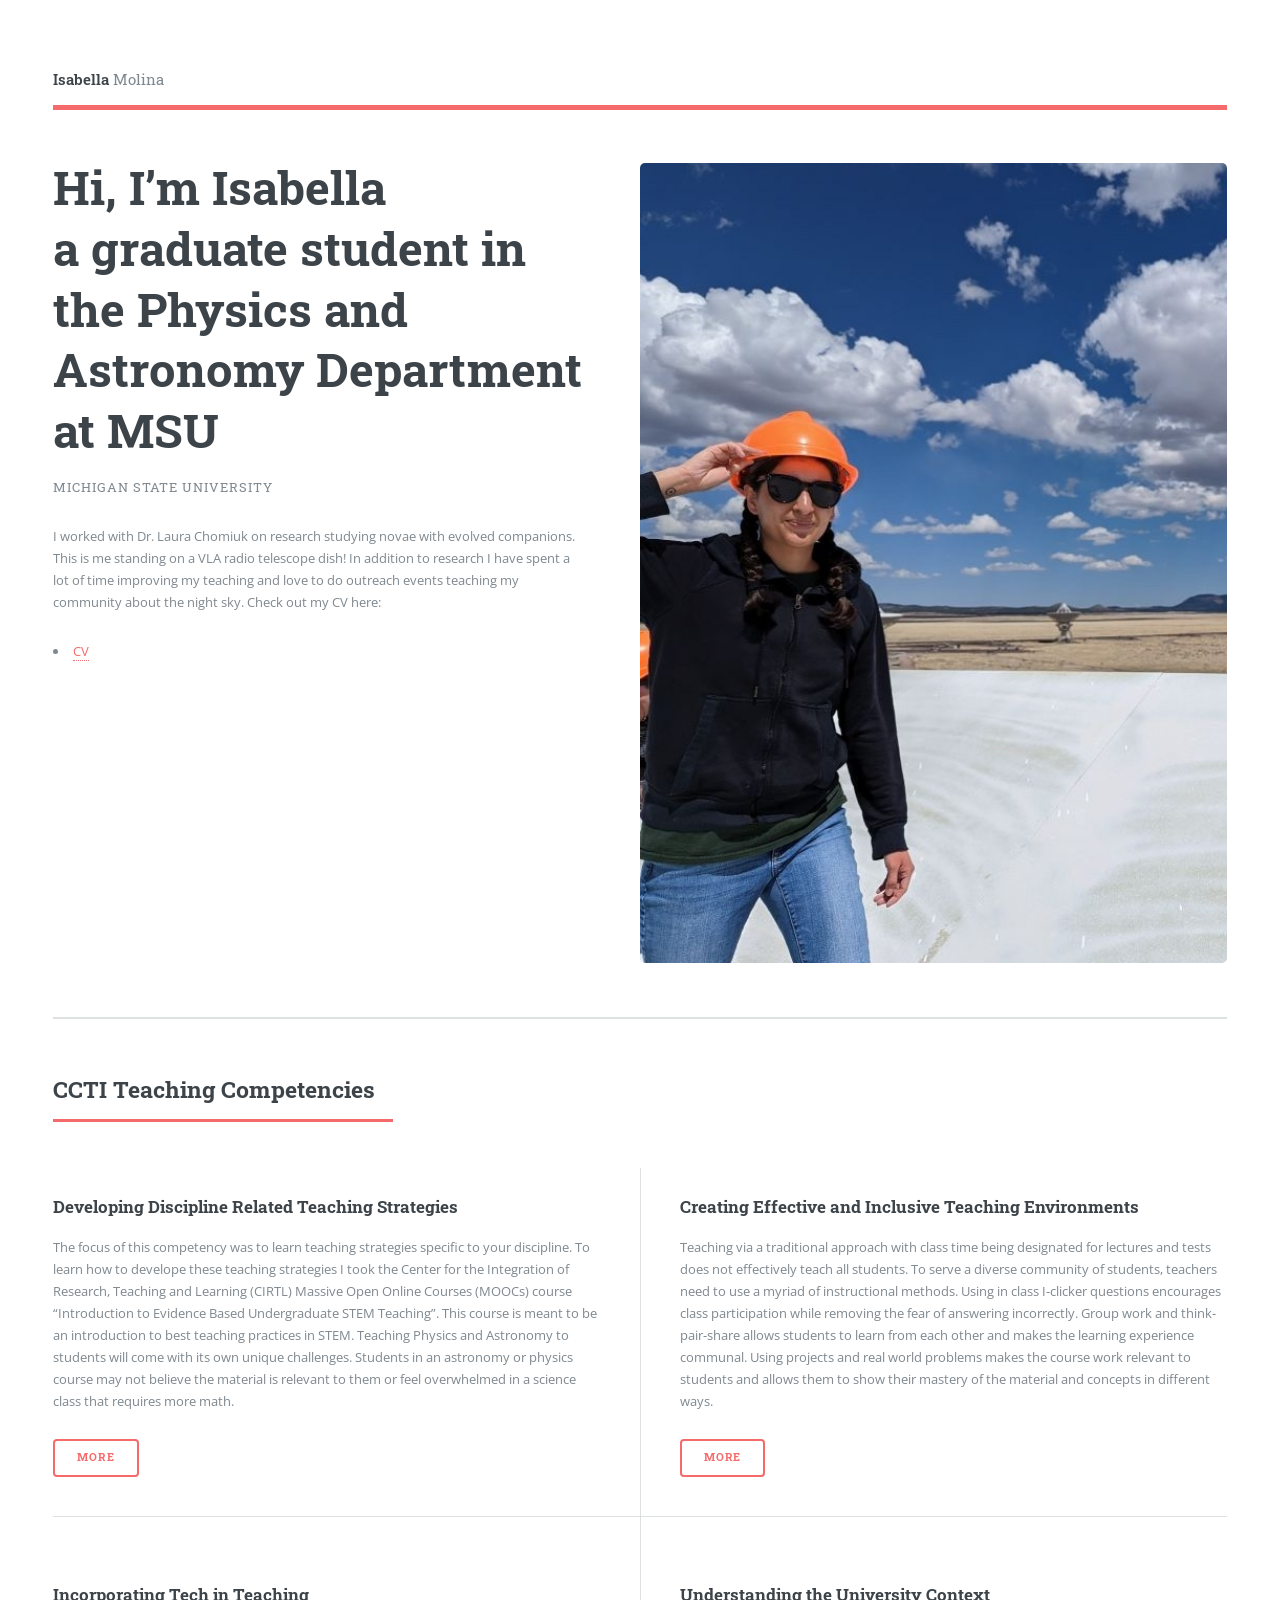
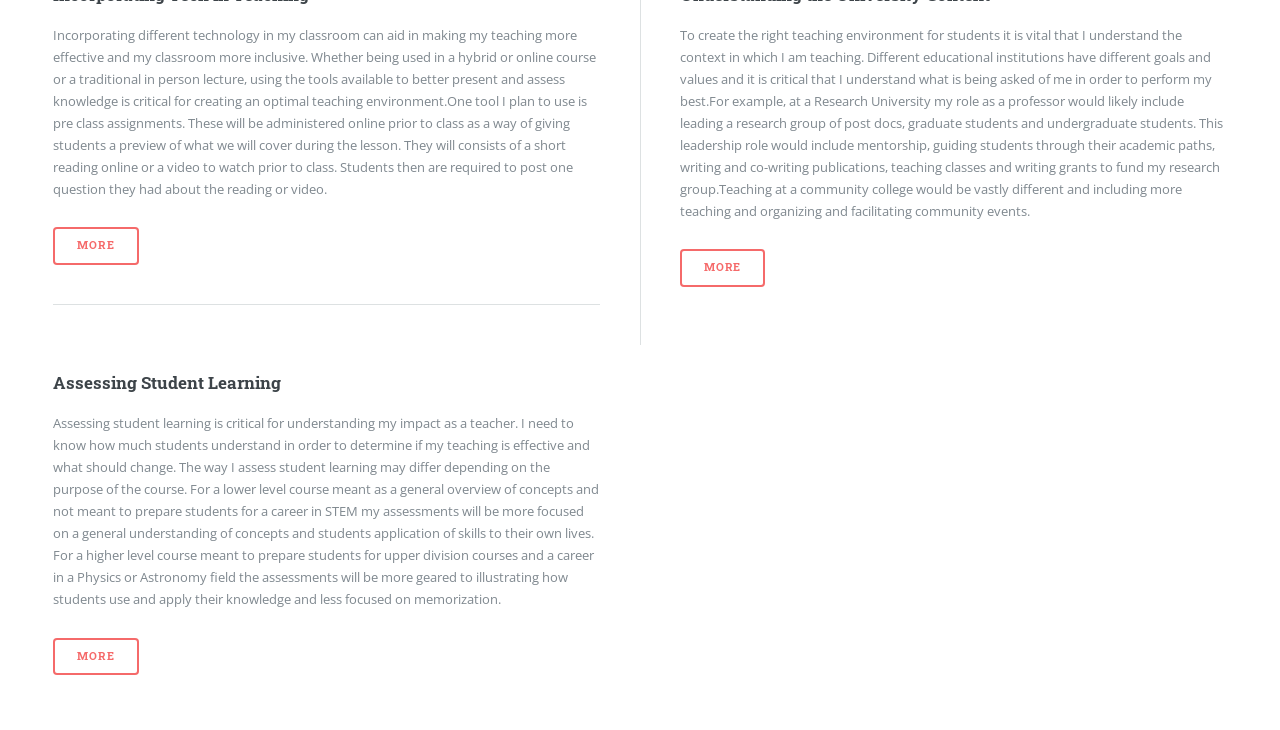
==== commit ddbf507a: "Add files via upload" ====
--- a/index.html
+++ b/index.html
@@ -6,7 +6,7 @@
 -->
 <html>
 	<head>
-		<title>Editorial by HTML5 UP</title>
+		<title>Molina</title>
 		<meta charset="utf-8" />
 		<meta name="viewport" content="width=device-width, initial-scale=1, user-scalable=no" />
 		<link rel="stylesheet" href="assets/css/main.css" />
@@ -22,121 +22,100 @@
 
 							<!-- Header -->
 								<header id="header">
-									<a href="index.html" class="logo"><strong>Editorial</strong> by HTML5 UP</a>
-									<ul class="icons">
-										<li><a href="#" class="icon brands fa-twitter"><span class="label">Twitter</span></a></li>
-										<li><a href="#" class="icon brands fa-facebook-f"><span class="label">Facebook</span></a></li>
-										<li><a href="#" class="icon brands fa-snapchat-ghost"><span class="label">Snapchat</span></a></li>
-										<li><a href="#" class="icon brands fa-instagram"><span class="label">Instagram</span></a></li>
-										<li><a href="#" class="icon brands fa-medium-m"><span class="label">Medium</span></a></li>
-									</ul>
+									<a
+								href="index.html"
+								class="logo"><strong>Isabella</strong>
+								Molina</a>
+								
 								</header>
 
 							<!-- Banner -->
 								<section id="banner">
 									<div class="content">
 										<header>
-											<h1>Hi, I’m Editorial<br />
-											by HTML5 UP</h1>
-											<p>A free and fully responsive site template</p>
+											<h1>Hi, I’m Isabella<br />
+											a
+								graduate
+								student
+								in the
+								Physics
+								and
+								Astronomy
+								Department at
+								MSU</h1>
+											<p>Michigan
+								State University</p>
 										</header>
-										<p>Aenean ornare velit lacus, ac varius enim ullamcorper eu. Proin aliquam facilisis ante interdum congue. Integer mollis, nisl amet convallis, porttitor magna ullamcorper, amet egestas mauris. Ut magna finibus nisi nec lacinia. Nam maximus erat id euismod egestas. Pellentesque sapien ac quam. Lorem ipsum dolor sit nullam.</p>
-										<ul class="actions">
-											<li><a href="#" class="button big">Learn More</a></li>
-										</ul>
+										<p>I
+								worked
+								with
+								Dr. Laura
+								Chomiuk
+								on
+								research
+								studying
+								novae
+								with
+								evolved
+									  companions. This is me standing on a VLA radio telescope dish! In addition to research I have spent a lot of time improving my teaching and love to do outreach events teaching my community about the night sky. Check out my CV here:<li><a  href="Curriculum_Vitae.pdf"> CV</a></li>
+									  </p>
+										
 									</div>
 									<span class="image object">
-										<img src="images/pic10.jpg" alt="" />
+										<img src="VLA.jpeg" alt="" />
 									</span>
 								</section>
+
 
 							<!-- Section -->
 								<section>
 									<header class="major">
-										<h2>Erat lacinia</h2>
-									</header>
-									<div class="features">
-										<article>
-											<span class="icon fa-gem"></span>
-											<div class="content">
-												<h3>Portitor ullamcorper</h3>
-												<p>Aenean ornare velit lacus, ac varius enim lorem ullamcorper dolore. Proin aliquam facilisis ante interdum. Sed nulla amet lorem feugiat tempus aliquam.</p>
-											</div>
-										</article>
-										<article>
-											<span class="icon solid fa-paper-plane"></span>
-											<div class="content">
-												<h3>Sapien veroeros</h3>
-												<p>Aenean ornare velit lacus, ac varius enim lorem ullamcorper dolore. Proin aliquam facilisis ante interdum. Sed nulla amet lorem feugiat tempus aliquam.</p>
-											</div>
-										</article>
-										<article>
-											<span class="icon solid fa-rocket"></span>
-											<div class="content">
-												<h3>Quam lorem ipsum</h3>
-												<p>Aenean ornare velit lacus, ac varius enim lorem ullamcorper dolore. Proin aliquam facilisis ante interdum. Sed nulla amet lorem feugiat tempus aliquam.</p>
-											</div>
-										</article>
-										<article>
-											<span class="icon solid fa-signal"></span>
-											<div class="content">
-												<h3>Sed magna finibus</h3>
-												<p>Aenean ornare velit lacus, ac varius enim lorem ullamcorper dolore. Proin aliquam facilisis ante interdum. Sed nulla amet lorem feugiat tempus aliquam.</p>
-											</div>
-										</article>
-									</div>
-								</section>
-
-							<!-- Section -->
-								<section>
-									<header class="major">
-										<h2>Ipsum sed dolor</h2>
+										<h2>CCTI
+								Teaching
+								Competencies</h2>
 									</header>
 									<div class="posts">
 										<article>
 											<a href="#" class="image"><img src="images/pic01.jpg" alt="" /></a>
-											<h3>Interdum aenean</h3>
-											<p>Aenean ornare velit lacus, ac varius enim lorem ullamcorper dolore. Proin aliquam facilisis ante interdum. Sed nulla amet lorem feugiat tempus aliquam.</p>
+											<h3>Developing Discipline Related Teaching Strategies</h3>
+											<p>The focus of this competency was to learn teaching strategies specific to your discipline. To learn how to develope these teaching strategies I took the Center for the Integration of Research, Teaching and Learning (CIRTL) Massive Open Online Courses (MOOCs) course “Introduction to Evidence Based Undergraduate STEM Teaching”. This course is meant to be an introduction to best teaching practices in STEM. Teaching Physics and Astronomy to students will come with its own unique challenges. Students in an astronomy or physics course may not believe the material is relevant to them or feel overwhelmed in a science class that requires more math. </p>
+											<ul class="actions">
+												<li><a href="#" class="button">More</a></li>
+											</ul>
+											</article>
+											
+										<article>
+											<a href="#" class="image"><img src="images/pic02.jpg" alt="" /></a>
+											<h3>Creating Effective and Inclusive Teaching Environments</h3>
+											<p>Teaching via a traditional approach with class time being designated for lectures and tests does not effectively teach all students. To serve a diverse community of students, teachers need to use a myriad of instructional methods. Using in class I-clicker questions encourages class participation while removing the fear of answering incorrectly. Group work and think-pair-share allows students to learn from each other and makes the learning experience communal. Using projects and real world problems makes the course work relevant to students and allows them to show their mastery of the material and concepts in different ways. </p>
 											<ul class="actions">
 												<li><a href="#" class="button">More</a></li>
 											</ul>
 										</article>
+									
 										<article>
-											<a href="#" class="image"><img src="images/pic02.jpg" alt="" /></a>
-											<h3>Nulla amet dolore</h3>
-											<p>Aenean ornare velit lacus, ac varius enim lorem ullamcorper dolore. Proin aliquam facilisis ante interdum. Sed nulla amet lorem feugiat tempus aliquam.</p>
+											<a href="#" class="image"><img src="images/pic04.jpg" alt="" /></a>
+											<h3>Incorporating Tech in Teaching</h3>
+											<p>Incorporating different technology in my classroom can aid in making my teaching more effective and my classroom more inclusive. Whether being used in a hybrid or online course or a traditional in person lecture, using the tools available to better present and assess knowledge is critical for creating an optimal teaching environment.One tool I plan to use is pre class assignments. These will be administered online prior to class as a way of giving students a preview of what we will cover during the lesson. They will consists of a short reading online or a video to watch prior to class. Students then are required to post one question they had about the reading or video.</p>
 											<ul class="actions">
 												<li><a href="#" class="button">More</a></li>
 											</ul>
-										</article>
+											</article>
+											
 										<article>
-											<a href="#" class="image"><img src="images/pic03.jpg" alt="" /></a>
-											<h3>Tempus ullamcorper</h3>
-											<p>Aenean ornare velit lacus, ac varius enim lorem ullamcorper dolore. Proin aliquam facilisis ante interdum. Sed nulla amet lorem feugiat tempus aliquam.</p>
+											<a href="#" class="image"><img src="images/pic05.jpg" alt="" /></a>
+											<h3>Understanding the University Context</h3>
+											<p>To create the right teaching environment for students it is vital that I understand the context in which I am teaching. Different educational institutions have different goals and values and it is critical that I understand what is being asked of me in order to perform my best.For example, at a Research University my role as a professor would likely include leading a research group of post docs, graduate students and undergraduate students. This leadership role would include mentorship, guiding students through their academic paths, writing and co-writing publications, teaching classes and writing grants to fund my research group.Teaching at a community college would be vastly different and including more teaching and organizing and facilitating community events. 
+</p>
 											<ul class="actions">
 												<li><a href="#" class="button">More</a></li>
 											</ul>
-										</article>
-										<article>
-											<a href="#" class="image"><img src="images/pic04.jpg" alt="" /></a>
-											<h3>Sed etiam facilis</h3>
-											<p>Aenean ornare velit lacus, ac varius enim lorem ullamcorper dolore. Proin aliquam facilisis ante interdum. Sed nulla amet lorem feugiat tempus aliquam.</p>
-											<ul class="actions">
-												<li><a href="#" class="button">More</a></li>
-											</ul>
-										</article>
-										<article>
-											<a href="#" class="image"><img src="images/pic05.jpg" alt="" /></a>
-											<h3>Feugiat lorem aenean</h3>
-											<p>Aenean ornare velit lacus, ac varius enim lorem ullamcorper dolore. Proin aliquam facilisis ante interdum. Sed nulla amet lorem feugiat tempus aliquam.</p>
-											<ul class="actions">
-												<li><a href="#" class="button">More</a></li>
-											</ul>
-										</article>
+											</article>
+											
 										<article>
 											<a href="#" class="image"><img src="images/pic06.jpg" alt="" /></a>
-											<h3>Amet varius aliquam</h3>
-											<p>Aenean ornare velit lacus, ac varius enim lorem ullamcorper dolore. Proin aliquam facilisis ante interdum. Sed nulla amet lorem feugiat tempus aliquam.</p>
+											<h3>Assessing Student Learning</h3>
+											<p>Assessing student learning is critical for understanding my impact as a teacher. I need to know how much students understand in order to determine if my teaching is effective and what should change. The way I assess student learning may differ depending on the purpose of the course. For a lower level course meant as a general overview of concepts and not meant to prepare students for a career in STEM my assessments will be more focused on a general understanding of concepts and students application of skills to their own lives. For a higher level course meant to prepare students for upper division courses and a career in a Physics or Astronomy field the assessments will be more geared to illustrating how students use and apply their knowledge and less focused on memorization. </p>
 											<ul class="actions">
 												<li><a href="#" class="button">More</a></li>
 											</ul>
@@ -164,70 +143,28 @@
 										<h2>Menu</h2>
 									</header>
 									<ul>
-										<li><a href="index.html">Homepage</a></li>
-										<li><a href="generic.html">Generic</a></li>
-										<li><a href="elements.html">Elements</a></li>
-										<li>
-											<span class="opener">Submenu</span>
-											<ul>
-												<li><a href="#">Lorem Dolor</a></li>
-												<li><a href="#">Ipsum Adipiscing</a></li>
-												<li><a href="#">Tempus Magna</a></li>
-												<li><a href="#">Feugiat Veroeros</a></li>
-											</ul>
-										</li>
-										<li><a href="#">Etiam Dolore</a></li>
-										<li><a href="#">Adipiscing</a></li>
-										<li>
-											<span class="opener">Another Submenu</span>
-											<ul>
-												<li><a href="#">Lorem Dolor</a></li>
-												<li><a href="#">Ipsum Adipiscing</a></li>
-												<li><a href="#">Tempus Magna</a></li>
-												<li><a href="#">Feugiat Veroeros</a></li>
-											</ul>
-										</li>
-										<li><a href="#">Maximus Erat</a></li>
-										<li><a href="#">Sapien Mauris</a></li>
-										<li><a href="#">Amet Lacinia</a></li>
+										<li><a href="index.html">Home</a></li>
+										<li><a href="generic.html">Developing Discipline Related Teaching Strategies</a></li>
+										<li><a href="elements.html">Creating Effective Learning Environments</a></li>
+				                                                <li><a href="Comp3.html">Incorporating Tech in Teaching</a></li>
+										<li><a href="Comp4.html">Understanding the University Context</a></li>
+										<li><a href="Comp5.html">Assessing Student Learning</a></li>
+										<li><a href="FAST.html">FAST Project</a></li>
+									
 									</ul>
 								</nav>
 
-							<!-- Section -->
-								<section>
-									<header class="major">
-										<h2>Ante interdum</h2>
-									</header>
-									<div class="mini-posts">
-										<article>
-											<a href="#" class="image"><img src="images/pic07.jpg" alt="" /></a>
-											<p>Aenean ornare velit lacus, ac varius enim lorem ullamcorper dolore aliquam.</p>
-										</article>
-										<article>
-											<a href="#" class="image"><img src="images/pic08.jpg" alt="" /></a>
-											<p>Aenean ornare velit lacus, ac varius enim lorem ullamcorper dolore aliquam.</p>
-										</article>
-										<article>
-											<a href="#" class="image"><img src="images/pic09.jpg" alt="" /></a>
-											<p>Aenean ornare velit lacus, ac varius enim lorem ullamcorper dolore aliquam.</p>
-										</article>
-									</div>
-									<ul class="actions">
-										<li><a href="#" class="button">More</a></li>
-									</ul>
-								</section>
+						
 
 							<!-- Section -->
 								<section>
 									<header class="major">
 										<h2>Get in touch</h2>
 									</header>
-									<p>Sed varius enim lorem ullamcorper dolore aliquam aenean ornare velit lacus, ac varius enim lorem ullamcorper dolore. Proin sed aliquam facilisis ante interdum. Sed nulla amet lorem feugiat tempus aliquam.</p>
+								
 									<ul class="contact">
-										<li class="icon solid fa-envelope"><a href="#">information@untitled.tld</a></li>
-										<li class="icon solid fa-phone">(000) 000-0000</li>
-										<li class="icon solid fa-home">1234 Somewhere Road #8254<br />
-										Nashville, TN 00000-0000</li>
+										<li class="icon solid fa-envelope"><a href="#">molinai1@msu.edu</a></li>
+										
 									</ul>
 								</section>
 
--- a/assets/css/main.css
+++ b/assets/css/main.css
@@ -64,7 +64,7 @@
 @-ms-viewport {
   width: device-width; }
 
-body {
+body {testing testing 123 
   -ms-overflow-style: scrollbar; }
 
 @media screen and (max-width: 480px) {
@@ -77,7 +77,7 @@
 *, *:before, *:after {
   box-sizing: inherit; }
 
-body {
+body {HHHMMMMMMMMMM
   background: #ffffff; }
   body.is-preload *, body.is-preload *:before, body.is-preload *:after, body.is-resizing *, body.is-resizing *:before, body.is-resizing *:after {
     -moz-animation: none !important;
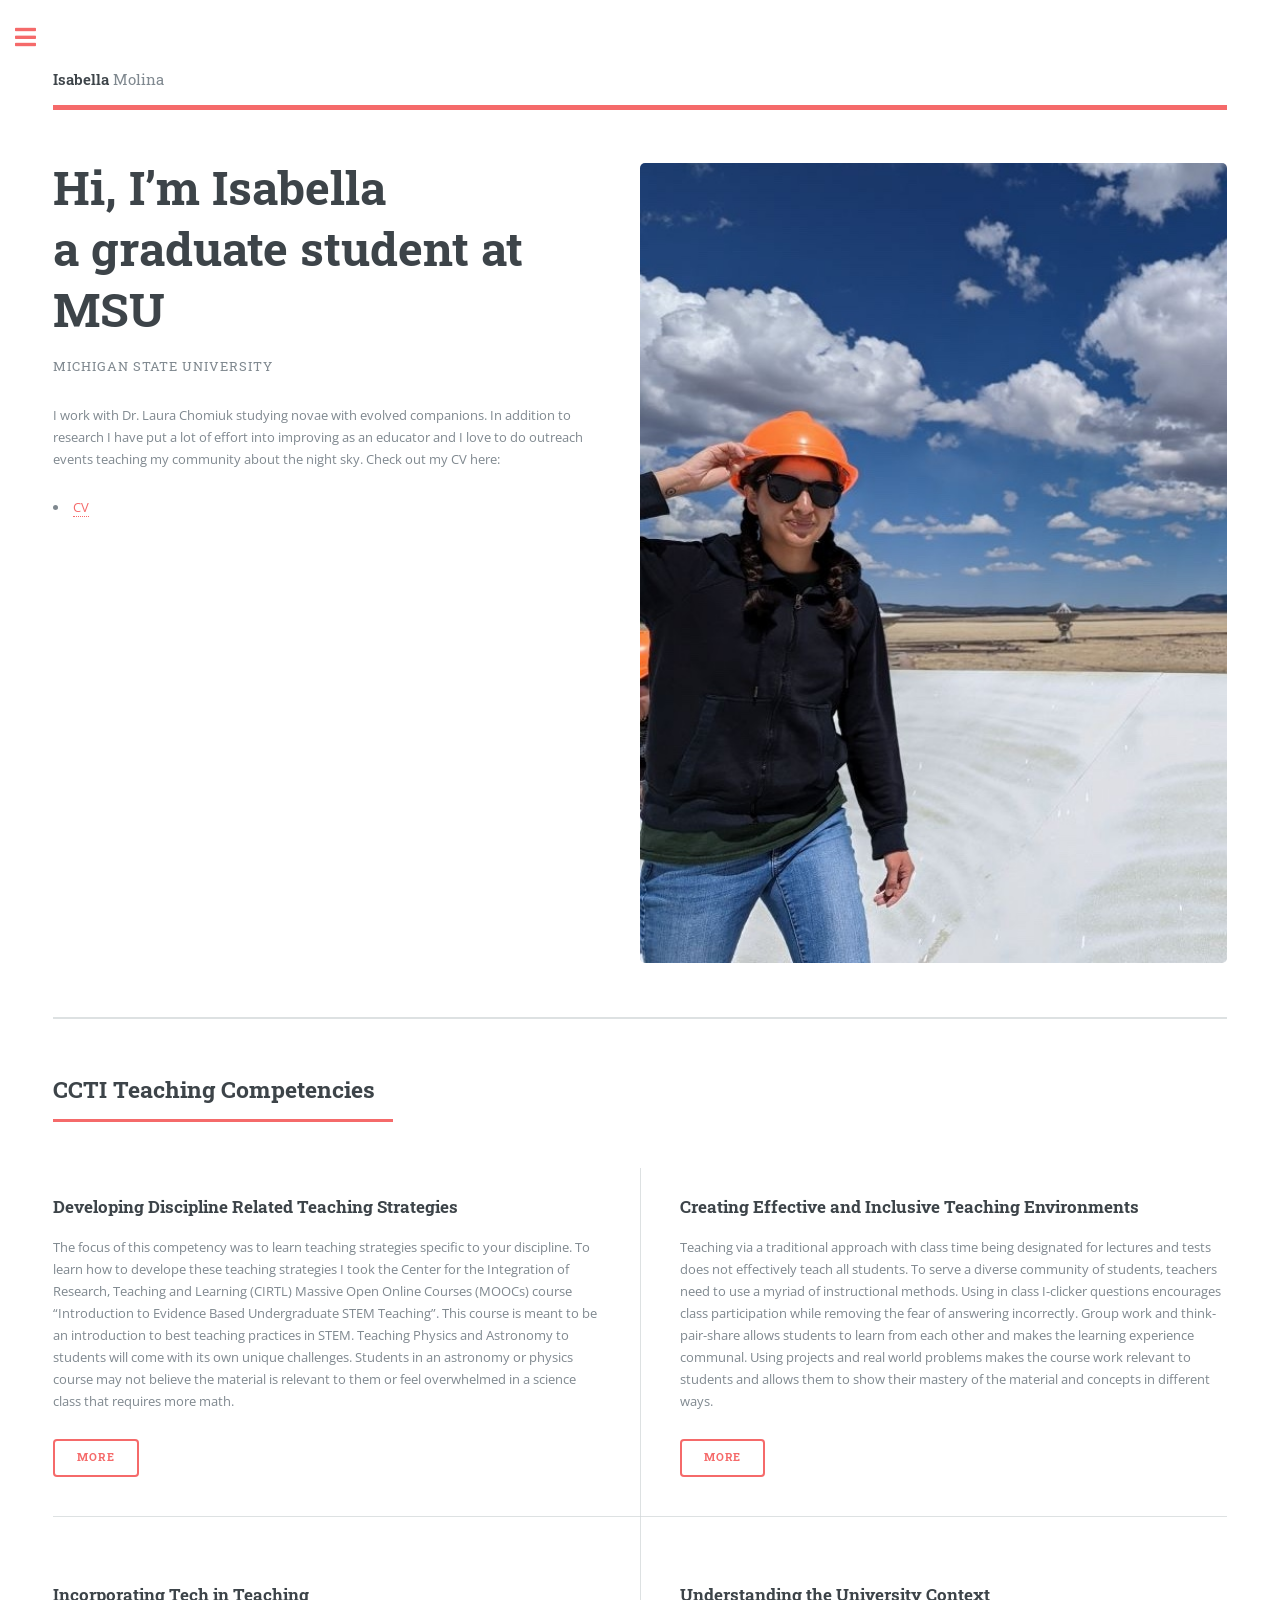
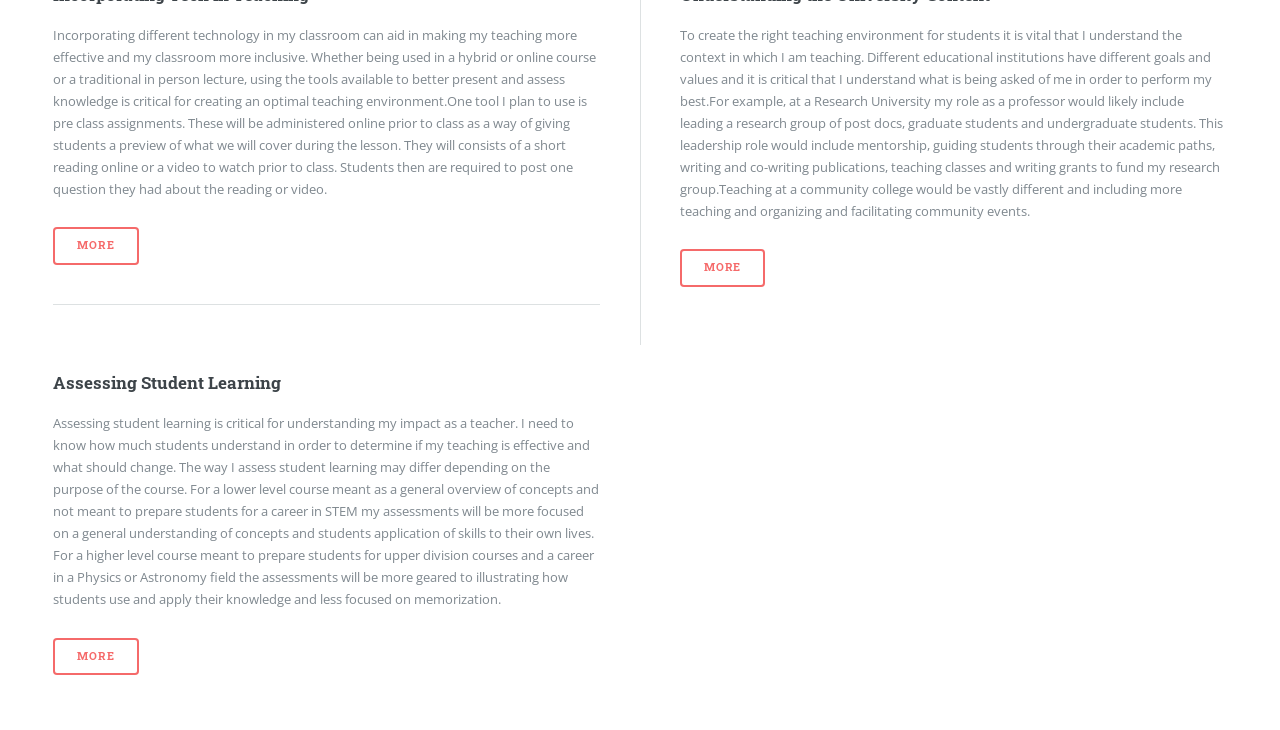
==== commit 838e67c6: "Update index.html" ====
--- a/index.html
+++ b/index.html
@@ -34,30 +34,23 @@
 									<div class="content">
 										<header>
 											<h1>Hi, I’m Isabella<br />
-											a
-								graduate
-								student
-								in the
-								Physics
-								and
-								Astronomy
-								Department at
+											a graduate
+								student at
 								MSU</h1>
 											<p>Michigan
 								State University</p>
 										</header>
 										<p>I
-								worked
-								with
+								work with
 								Dr. Laura
 								Chomiuk
-								on
-								research
 								studying
 								novae
 								with
 								evolved
-									  companions. This is me standing on a VLA radio telescope dish! In addition to research I have spent a lot of time improving my teaching and love to do outreach events teaching my community about the night sky. Check out my CV here:<li><a  href="Curriculum_Vitae.pdf"> CV</a></li>
+									  companions. 
+										In addition to research I have put a lot of effort into improving as an educator and I love to do outreach events
+										teaching my community about the night sky. Check out my CV here:<li><a  href="Curriculum_Vitae.pdf"> CV</a></li>
 									  </p>
 										
 									</div>
@@ -186,4 +179,4 @@
 			<script src="assets/js/main.js"></script>
 
 	</body>
-</html>+</html>
